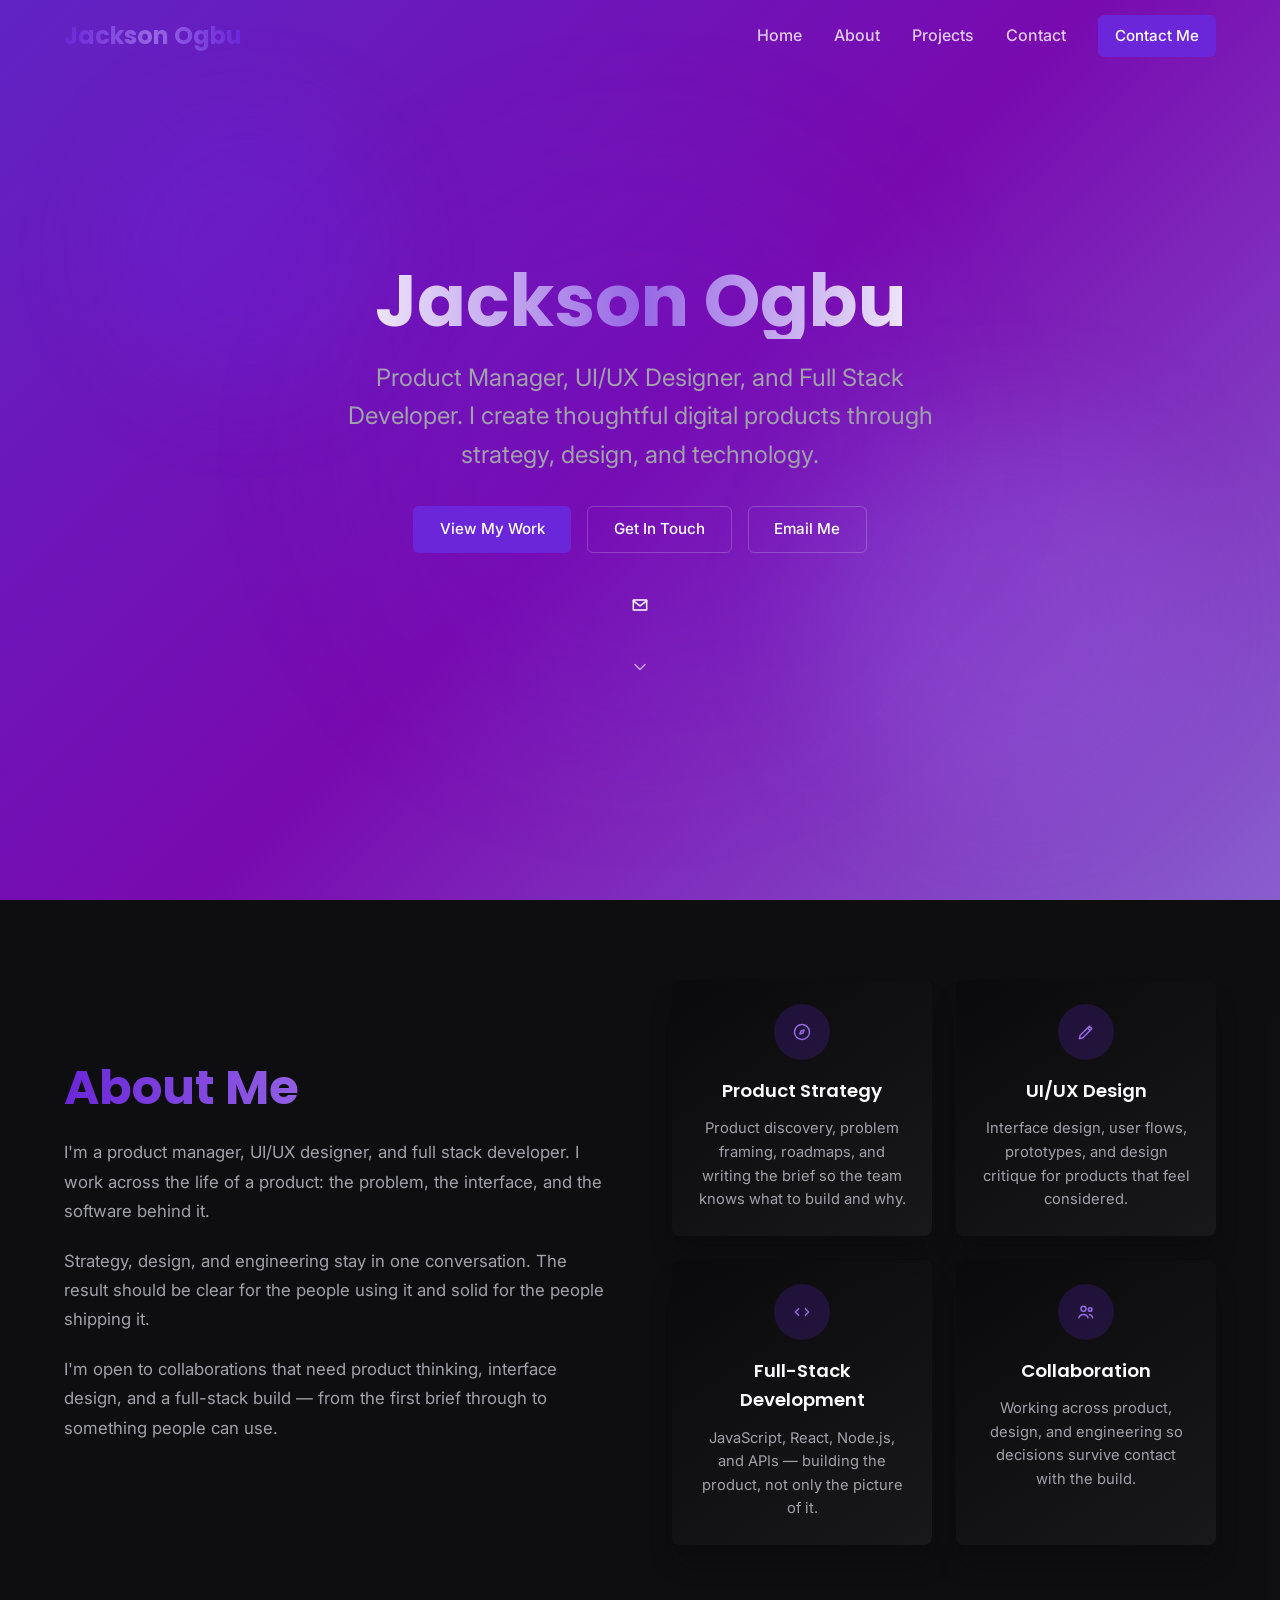
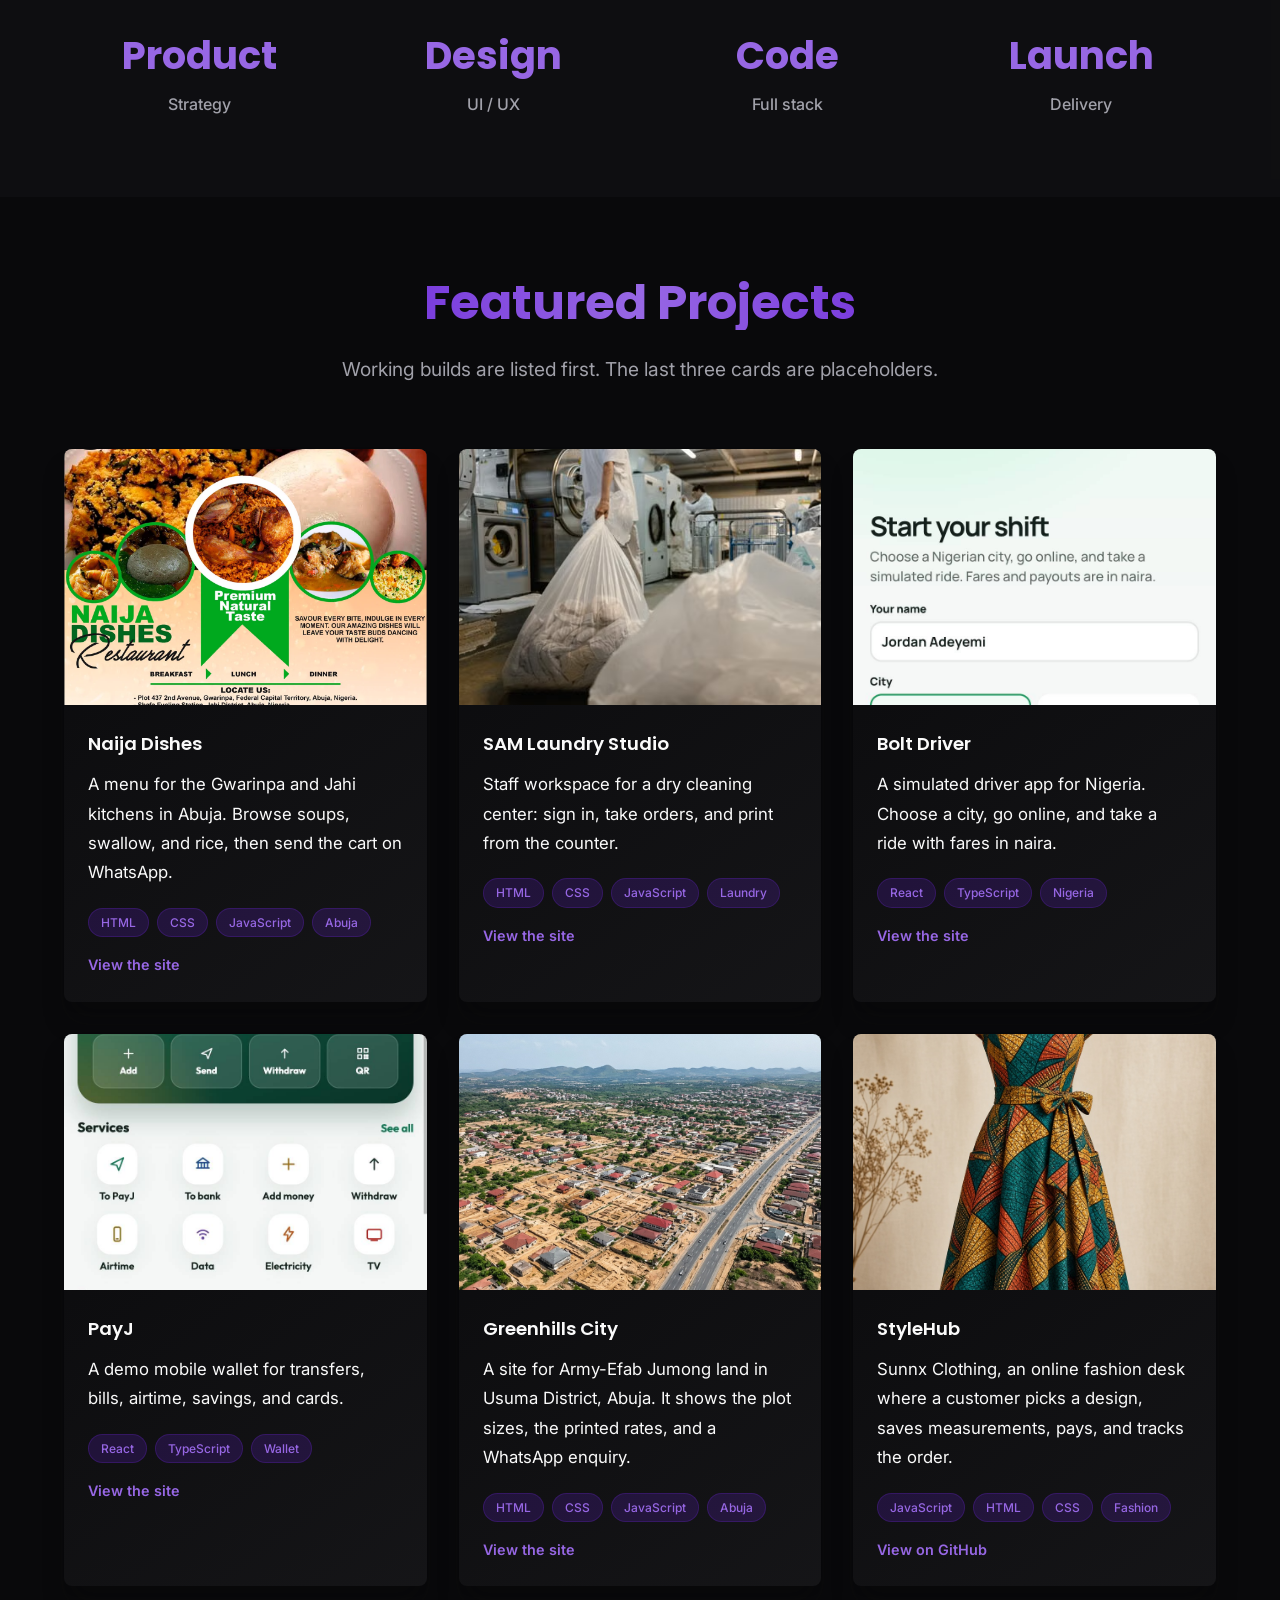
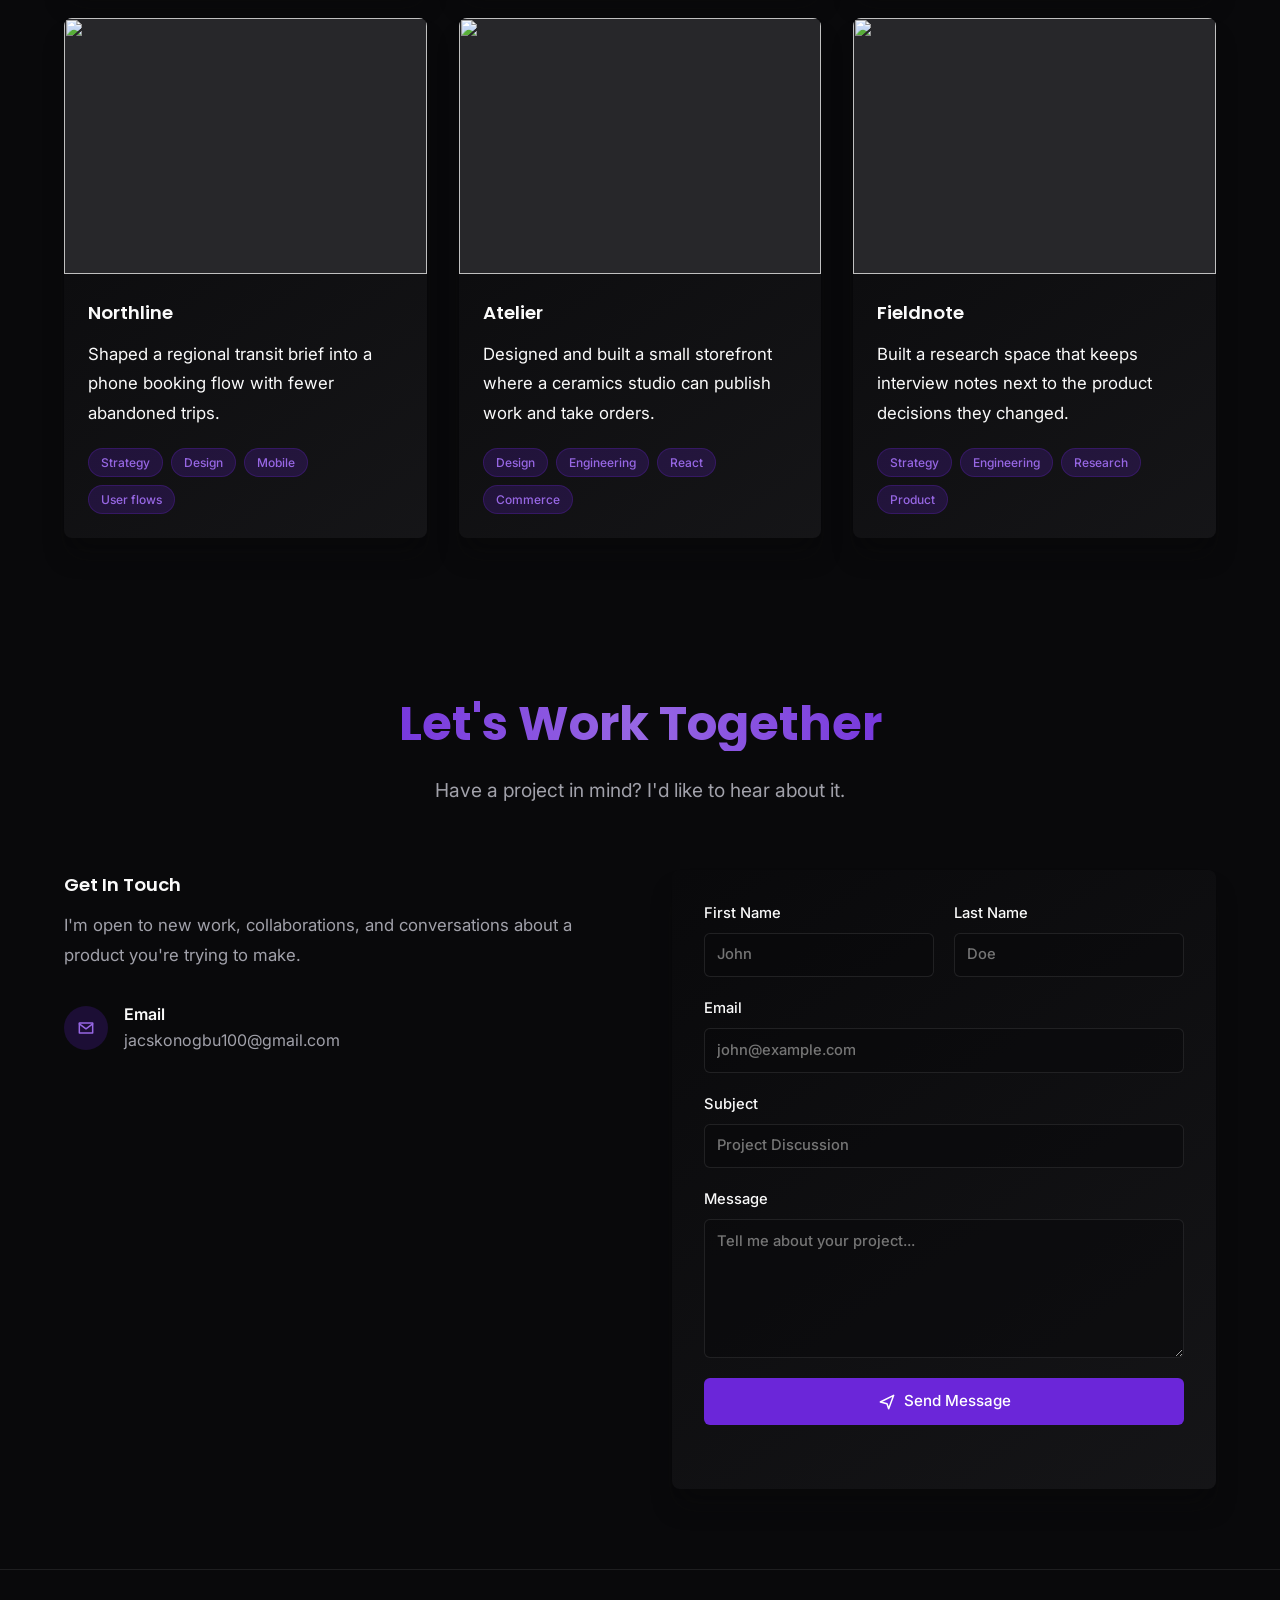
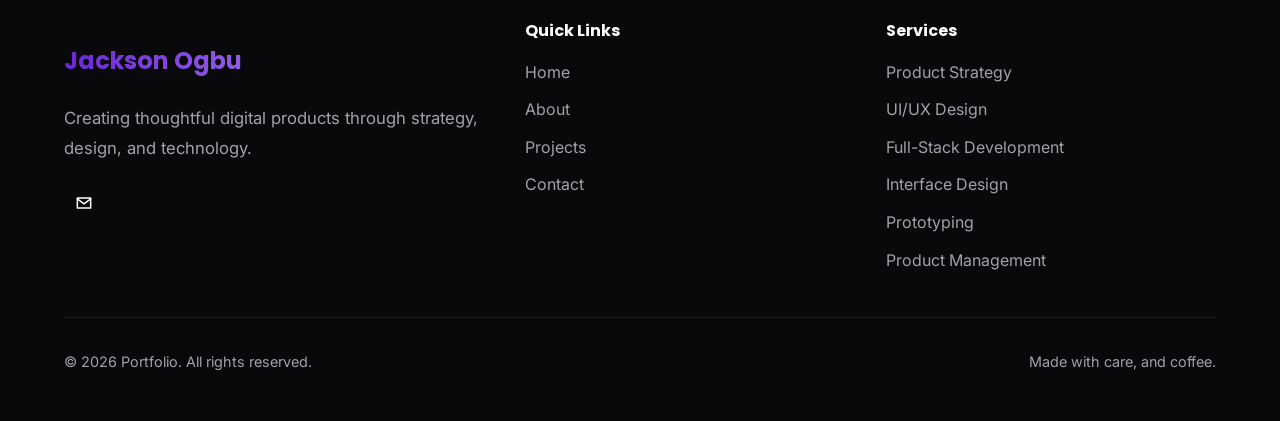
==== index.html @ a4bcf9ea "Publish the portfolio and the project sites it links to. Co-authored-by: Cursor <cursoragent@cursor." ====
<!DOCTYPE html>
<html lang="en">
  <head>
    <meta charset="UTF-8" />
    <meta name="viewport" content="width=device-width, initial-scale=1.0" />
    <title>Jackson Ogbu — Product, Design, and Engineering</title>
    <meta
      name="description"
      content="Jackson Ogbu is a product manager, UI/UX designer, and full stack developer creating thoughtful digital products through strategy, design, and technology."
    />
    <link rel="preconnect" href="https://fonts.googleapis.com" />
    <link rel="preconnect" href="https://fonts.gstatic.com" crossorigin />
    <link
      href="https://fonts.googleapis.com/css2?family=Inter:wght@400;500;600;700&family=Poppins:wght@500;600;700;800&display=swap"
      rel="stylesheet"
    />
    <link rel="stylesheet" href="styles.css?v=2" />
    <link
      rel="icon"
      href="data:image/svg+xml,%3Csvg xmlns='http://www.w3.org/2000/svg' viewBox='0 0 32 32'%3E%3Crect width='32' height='32' rx='8' fill='%236d28d9'/%3E%3Ctext x='16' y='22' text-anchor='middle' font-family='Arial' font-size='16' fill='white'%3EJ%3C/text%3E%3C/svg%3E"
    />
  </head>
  <body>
    <a class="skip" href="#about">Skip to content</a>
    <div id="app"></div>
    <script src="content.js?v=6"></script>
  </body>
</html>
---- styles.css ----
:root {
  --bg: hsl(240 10% 3.9%);
  --fg: hsl(0 0% 98%);
  --muted: hsl(240 5% 64.9%);
  --muted-bg: hsl(240 3.7% 15.9%);
  --primary: hsl(263 70% 50%);
  --primary-glow: hsl(263 70% 65%);
  --card: linear-gradient(145deg, hsl(240 10% 3.9% / 0.8), hsl(240 3.7% 15.9% / 0.4));
  --hero: linear-gradient(135deg, hsl(263 70% 50%), hsl(280 90% 40%), hsl(263 70% 65%));
  --shadow: 0 20px 25px -5px hsl(240 10% 3.9% / 0.4), 0 10px 10px -5px hsl(240 10% 3.9% / 0.04);
  --sans: Inter, system-ui, sans-serif;
  --display: Poppins, system-ui, sans-serif;
  --shell: 72rem;
}

* {
  box-sizing: border-box;
}

html {
  scroll-behavior: smooth;
}

body {
  margin: 0;
  background: var(--bg);
  color: var(--fg);
  font-family: var(--sans);
  font-size: 1rem;
  line-height: 1.6;
}

img {
  max-width: 100%;
  display: block;
}

a {
  color: inherit;
  text-decoration: none;
}

button,
input,
textarea {
  font: inherit;
  color: inherit;
}

::selection {
  background: var(--primary);
  color: white;
}

.skip {
  position: absolute;
  left: 1rem;
  top: 0.75rem;
  transform: translateY(-150%);
  background: white;
  color: black;
  padding: 0.4rem 0.7rem;
  z-index: 80;
}

.skip:focus {
  transform: none;
}

.shell {
  width: min(var(--shell), calc(100% - 3rem));
  margin: 0 auto;
}

section {
  scroll-margin-top: 5.5rem;
}

.nav {
  position: fixed;
  inset: 0 0 auto 0;
  z-index: 50;
  transition: background 0.3s ease, box-shadow 0.3s ease;
}

.nav.is-scrolled,
.nav.is-open {
  background: hsl(240 10% 3.9% / 0.96);
  backdrop-filter: blur(12px);
  box-shadow: 0 10px 30px hsl(240 10% 3.9% / 0.45);
}

.nav-bar {
  display: flex;
  align-items: center;
  justify-content: space-between;
  gap: 1.5rem;
  min-height: 4.5rem;
}

.brand {
  font-family: var(--display);
  font-size: 1.5rem;
  font-weight: 700;
  background: linear-gradient(90deg, var(--primary), var(--primary-glow), var(--primary));
  -webkit-background-clip: text;
  background-clip: text;
  color: transparent;
}

.nav-desktop {
  display: flex;
  align-items: center;
  gap: 2rem;
}

.nav-desktop a:not(.btn),
.mobile-menu a:not(.btn) {
  color: hsl(0 0% 98% / 0.8);
  font-weight: 500;
}

.nav-desktop a:not(.btn):hover,
.mobile-menu a:not(.btn):hover,
.footer a:hover,
.contact-detail a:hover {
  color: var(--primary-glow);
}

.menu-button {
  display: none;
  width: 2.5rem;
  height: 2.5rem;
  border: 0;
  border-radius: 0.5rem;
  background: transparent;
  color: var(--fg);
  padding: 0.35rem;
}

.menu-button svg,
.icon-button svg,
.skill-icon svg,
.scroll-cue svg,
.btn svg {
  width: 1.25rem;
  height: 1.25rem;
  fill: none;
  stroke: currentColor;
  stroke-width: 1.8;
  stroke-linecap: round;
  stroke-linejoin: round;
}

.mobile-menu {
  border-top: 1px solid hsl(240 3.7% 15.9% / 0.6);
  background: var(--bg);
}

.mobile-menu nav {
  display: flex;
  flex-direction: column;
  gap: 0.85rem;
  width: min(var(--shell), calc(100% - 3rem));
  margin: 0 auto;
  padding: 1rem 0 1.25rem;
}

.btn {
  display: inline-flex;
  align-items: center;
  justify-content: center;
  gap: 0.45rem;
  min-height: 2.5rem;
  padding: 0.5rem 1rem;
  border-radius: 0.375rem;
  border: 1px solid transparent;
  font-size: 0.95rem;
  font-weight: 500;
  cursor: pointer;
  transition: background 0.3s ease, box-shadow 0.3s ease, transform 0.3s ease, border-color 0.3s ease;
}

.btn-lg {
  min-height: 2.75rem;
  padding: 0.65rem 1.6rem;
}

.btn-primary {
  background: var(--primary);
  color: white;
}

.btn-primary:hover {
  background: hsl(263 70% 46%);
  box-shadow: 0 0 40px hsl(263 70% 65% / 0.45);
}

.btn-outline {
  background: transparent;
  color: white;
  border-color: hsl(0 0% 100% / 0.2);
}

.btn-outline:hover {
  background: hsl(0 0% 100% / 0.1);
}

.icon-button {
  display: inline-flex;
  align-items: center;
  justify-content: center;
  width: 2.5rem;
  height: 2.5rem;
  border-radius: 0.5rem;
  color: white;
}

.icon-button:hover {
  color: var(--primary-glow);
  background: hsl(0 0% 100% / 0.1);
}

a:focus-visible,
button:focus-visible,
input:focus-visible,
textarea:focus-visible {
  outline: 2px solid var(--primary-glow);
  outline-offset: 3px;
}

.hero {
  position: relative;
  min-height: 100vh;
  display: flex;
  align-items: center;
  justify-content: center;
  overflow: hidden;
  padding: 7rem 1.5rem 4rem;
}

.hero-gradient,
.hero-photo,
.orb {
  position: absolute;
  inset: 0;
  pointer-events: none;
}

.hero-gradient {
  background: var(--hero);
  opacity: 0.9;
}

.hero-photo {
  background: url("https://images.pexels.com/photos/276452/pexels-photo-276452.jpeg") center / cover no-repeat;
  opacity: 0.2;
}

.orb {
  inset: auto;
  border-radius: 999px;
  filter: blur(40px);
}

.orb-a {
  top: 12%;
  left: 8%;
  width: 18rem;
  height: 18rem;
  background: hsl(263 70% 50% / 0.28);
  animation: float 3s ease-in-out infinite;
}

.orb-b {
  right: 6%;
  bottom: 10%;
  width: 24rem;
  height: 24rem;
  background: hsl(263 70% 65% / 0.28);
  filter: blur(56px);
  animation: float 3s ease-in-out infinite;
  animation-delay: -1s;
}

.orb-c {
  top: 50%;
  left: 50%;
  width: 36rem;
  height: 36rem;
  transform: translate(-50%, -50%);
  background: hsl(263 70% 50% / 0.12);
  filter: blur(70px);
}

.hero-content {
  position: relative;
  z-index: 1;
  text-align: center;
  max-width: 52rem;
}

h1,
.section-title,
.skill-card h3,
.project-body h3,
.contact h3,
.footer h3,
.focus-value {
  font-family: var(--display);
  font-weight: 700;
}

h1 {
  margin: 0 0 1.25rem;
  font-size: clamp(3rem, 7vw, 4.5rem);
  line-height: 1.05;
  background: linear-gradient(90deg, white, var(--primary-glow), white);
  -webkit-background-clip: text;
  background-clip: text;
  color: transparent;
}

.lede,
.section-intro p,
.about-copy,
.contact-lead,
.footer-line {
  color: var(--muted);
}

.lede {
  margin: 0 auto 2rem;
  max-width: 40rem;
  font-size: clamp(1.15rem, 2vw, 1.5rem);
  line-height: 1.6;
}

.hero-actions {
  display: flex;
  flex-wrap: wrap;
  justify-content: center;
  gap: 1rem;
  margin-bottom: 2rem;
}

.socials {
  display: flex;
  justify-content: center;
  margin-bottom: 2rem;
}

.scroll-cue {
  display: inline-flex;
  color: hsl(0 0% 100% / 0.6);
  animation: bounce 1.4s ease-in-out infinite;
}

.about {
  padding: 5rem 0;
  background: hsl(240 3.7% 15.9% / 0.2);
}

.about-grid,
.contact-grid {
  display: grid;
  grid-template-columns: 1fr 1fr;
  gap: 4rem;
  align-items: center;
}

.section-title {
  margin: 0 0 1.5rem;
  font-size: clamp(2.25rem, 4vw, 3rem);
  line-height: 1.1;
  background: linear-gradient(90deg, var(--primary), var(--primary-glow), var(--primary));
  -webkit-background-clip: text;
  background-clip: text;
  color: transparent;
}

.about-copy p,
.contact-lead,
.footer-line,
.project-body p {
  margin: 0 0 1.25rem;
  font-size: 1.05rem;
  line-height: 1.75;
}

.skill-grid {
  display: grid;
  grid-template-columns: 1fr 1fr;
  gap: 1.5rem;
}

.skill-card,
.project-card,
.contact-card {
  background: var(--card);
  border-radius: 0.5rem;
  box-shadow: var(--shadow);
}

.skill-card {
  padding: 1.5rem;
  text-align: center;
  transition: transform 0.4s ease;
}

.skill-card:hover {
  transform: scale(1.04);
}

.skill-icon {
  width: 3.5rem;
  height: 3.5rem;
  margin: 0 auto 1rem;
  display: flex;
  align-items: center;
  justify-content: center;
  border-radius: 999px;
  background: hsl(263 70% 50% / 0.2);
  color: var(--primary-glow);
}

.skill-card h3,
.project-body h3,
.contact h3 {
  margin: 0 0 0.75rem;
  font-size: 1.15rem;
  font-weight: 600;
}

.skill-card p {
  margin: 0;
  color: var(--muted);
  font-size: 0.92rem;
  line-height: 1.6;
}

.focus-grid {
  display: grid;
  grid-template-columns: repeat(4, 1fr);
  gap: 1.5rem;
  margin-top: 5rem;
  text-align: center;
}

.focus-value {
  margin: 0;
  font-size: clamp(1.8rem, 3vw, 2.4rem);
  color: var(--primary-glow);
}

.focus-label {
  margin: 0.35rem 0 0;
  color: var(--muted);
  font-weight: 500;
}

.projects,
.contact {
  padding: 5rem 0;
}

.section-intro {
  text-align: center;
  max-width: 42rem;
  margin: 0 auto 4rem;
}

.section-intro p {
  margin: 0;
  font-size: 1.2rem;
}

.project-grid {
  display: grid;
  grid-template-columns: repeat(3, 1fr);
  gap: 2rem;
}

.project-card {
  overflow: hidden;
}

.project-media {
  height: 16rem;
  overflow: hidden;
  background: var(--muted-bg);
}

.project-media img {
  width: 100%;
  height: 100%;
  object-fit: cover;
  transition: transform 0.5s ease;
}

.project-card:hover img {
  transform: scale(1.08);
}

.project-body {
  padding: 1.5rem;
}

.tags {
  display: flex;
  flex-wrap: wrap;
  gap: 0.5rem;
  margin: 0;
  padding: 0;
  list-style: none;
}

.tags li {
  padding: 0.25rem 0.75rem;
  border-radius: 999px;
  border: 1px solid hsl(263 70% 50% / 0.25);
  background: hsl(263 70% 50% / 0.2);
  color: var(--primary-glow);
  font-size: 0.75rem;
  font-weight: 500;
}

.project-link {
  display: inline-block;
  margin-top: 1rem;
  color: var(--primary-glow);
  font-size: 0.9rem;
  font-weight: 600;
}

.project-link:hover {
  color: white;
}

.contact-grid {
  align-items: start;
}

.contact-lead {
  margin-bottom: 2rem;
}

.contact-detail {
  display: flex;
  align-items: center;
  gap: 1rem;
}

.contact-detail .skill-icon {
  margin: 0;
  width: 2.75rem;
  height: 2.75rem;
  flex: none;
}

.detail-label {
  margin: 0;
  font-weight: 600;
}

.contact-detail a {
  color: var(--muted);
}

.contact-card {
  padding: 2rem;
}

.contact-card label {
  display: block;
  margin-bottom: 1.25rem;
  font-size: 0.92rem;
  font-weight: 500;
}

.name-row {
  display: grid;
  grid-template-columns: 1fr 1fr;
  gap: 1.25rem;
}

input,
textarea {
  display: block;
  width: 100%;
  margin-top: 0.45rem;
  padding: 0.6rem 0.75rem;
  border-radius: 0.375rem;
  border: 1px solid hsl(240 3.7% 15.9% / 0.8);
  background: hsl(240 10% 3.9% / 0.5);
}

textarea {
  resize: vertical;
  min-height: 8rem;
}

.contact-card .btn {
  width: 100%;
}

.form-note {
  min-height: 1.25rem;
  margin: 0.75rem 0 0;
  color: var(--primary-glow);
  font-size: 0.9rem;
}

.footer {
  padding: 3rem 0;
  border-top: 1px solid hsl(240 3.7% 15.9% / 0.7);
}

.footer-grid {
  display: grid;
  grid-template-columns: 1.3fr 1fr 1fr;
  gap: 2rem;
}

.footer h3 {
  margin: 0 0 1rem;
  font-size: 1rem;
}

.footer ul {
  list-style: none;
  margin: 0;
  padding: 0;
}

.footer li {
  margin: 0 0 0.75rem;
  color: var(--muted);
}

.footer-line {
  margin: 1rem 0 1.25rem;
}

.footer-bar {
  display: flex;
  justify-content: space-between;
  gap: 1rem;
  margin-top: 2rem;
  padding-top: 2rem;
  border-top: 1px solid hsl(240 3.7% 15.9% / 0.7);
  color: var(--muted);
  font-size: 0.9rem;
}

.footer-bar p {
  margin: 0;
}

@keyframes float {
  0%,
  100% {
    transform: translateY(0);
  }
  50% {
    transform: translateY(-10px);
  }
}

@keyframes bounce {
  0%,
  100% {
    transform: translateY(0);
  }
  50% {
    transform: translateY(6px);
  }
}

@media (max-width: 980px) {
  .about-grid,
  .contact-grid,
  .project-grid,
  .footer-grid {
    grid-template-columns: 1fr;
  }

  .project-grid {
    grid-template-columns: 1fr 1fr;
  }
}

@media (max-width: 760px) {
  .nav-desktop {
    display: none;
  }

  .menu-button {
    display: inline-flex;
    align-items: center;
    justify-content: center;
  }

  .skill-grid,
  .focus-grid,
  .project-grid,
  .name-row,
  .footer-bar {
    grid-template-columns: 1fr;
    flex-direction: column;
  }

  .hero-actions {
    flex-direction: column;
    align-items: stretch;
  }

  .orb-a,
  .orb-b {
    display: none;
  }
}

@media (prefers-reduced-motion: reduce) {
  html {
    scroll-behavior: auto;
  }

  .orb-a,
  .orb-b,
  .scroll-cue,
  .skill-card,
  .project-media img {
    animation: none;
    transition: none;
  }
}
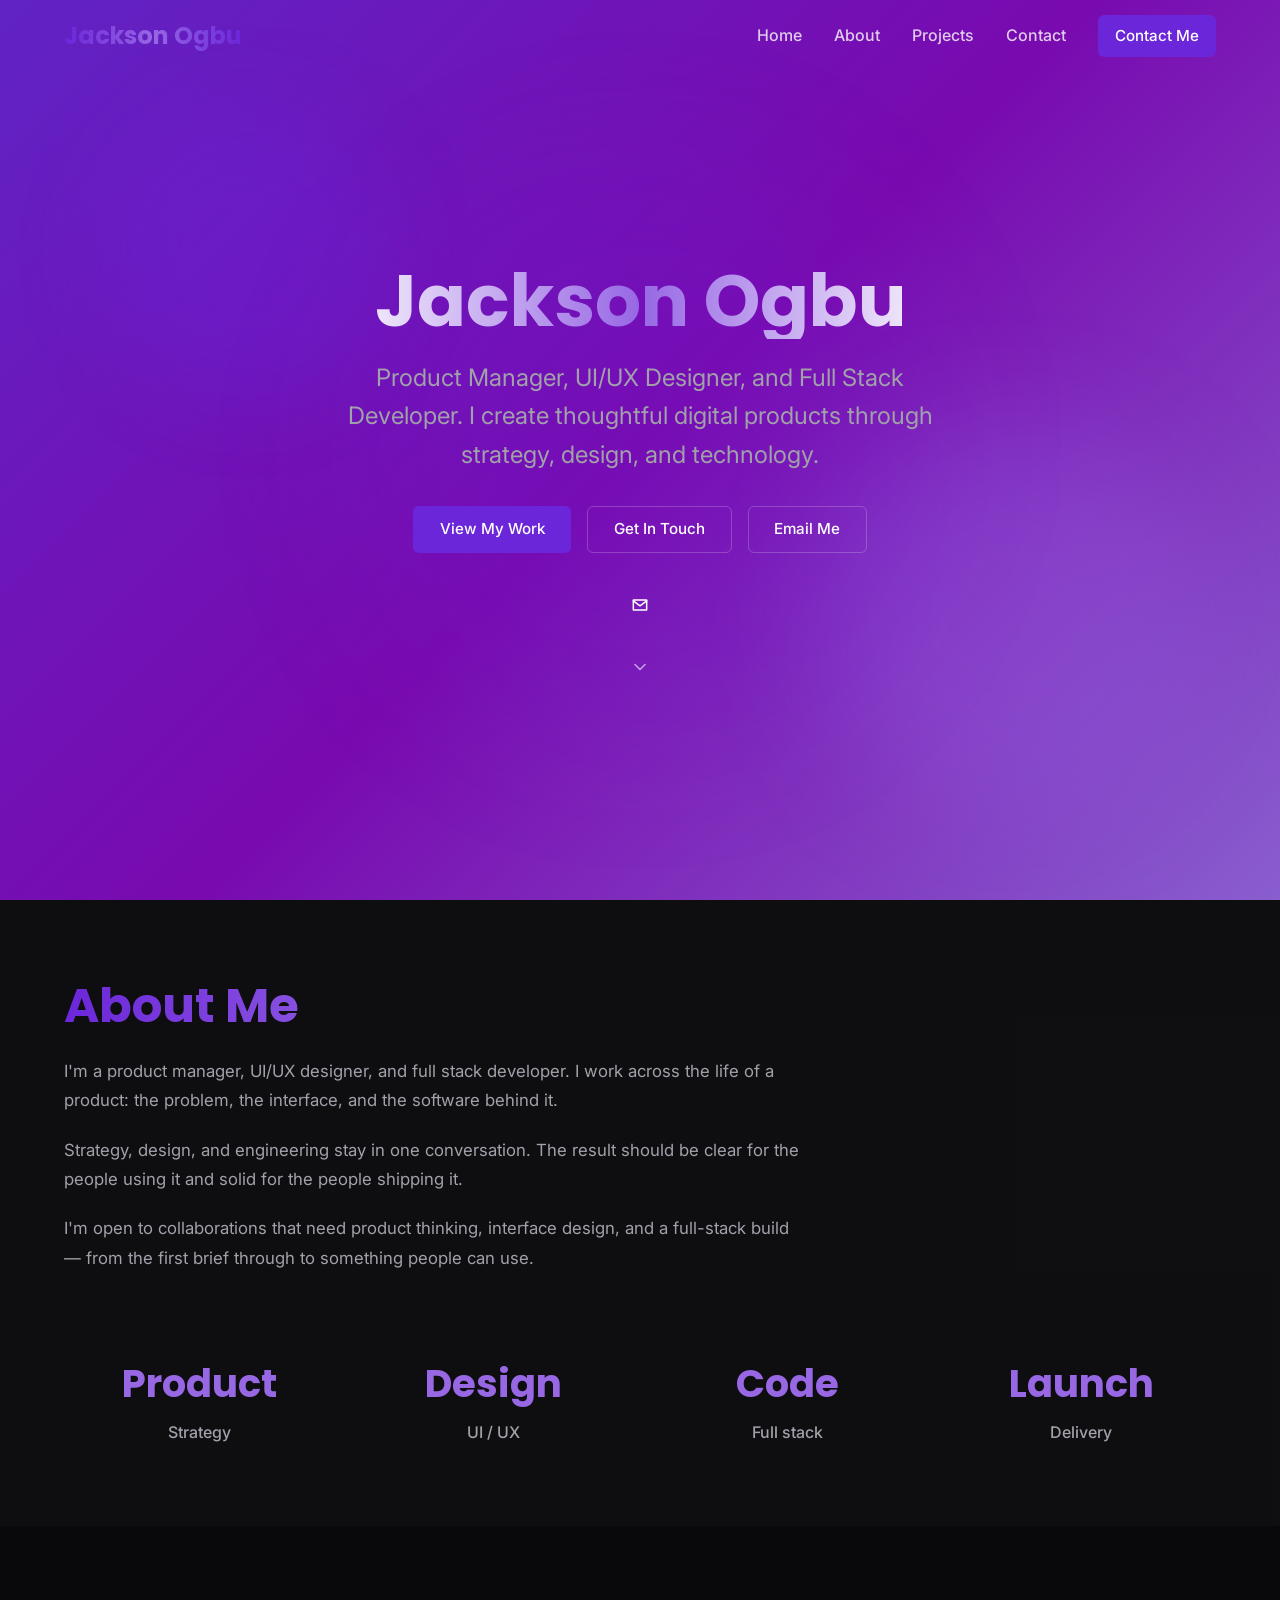
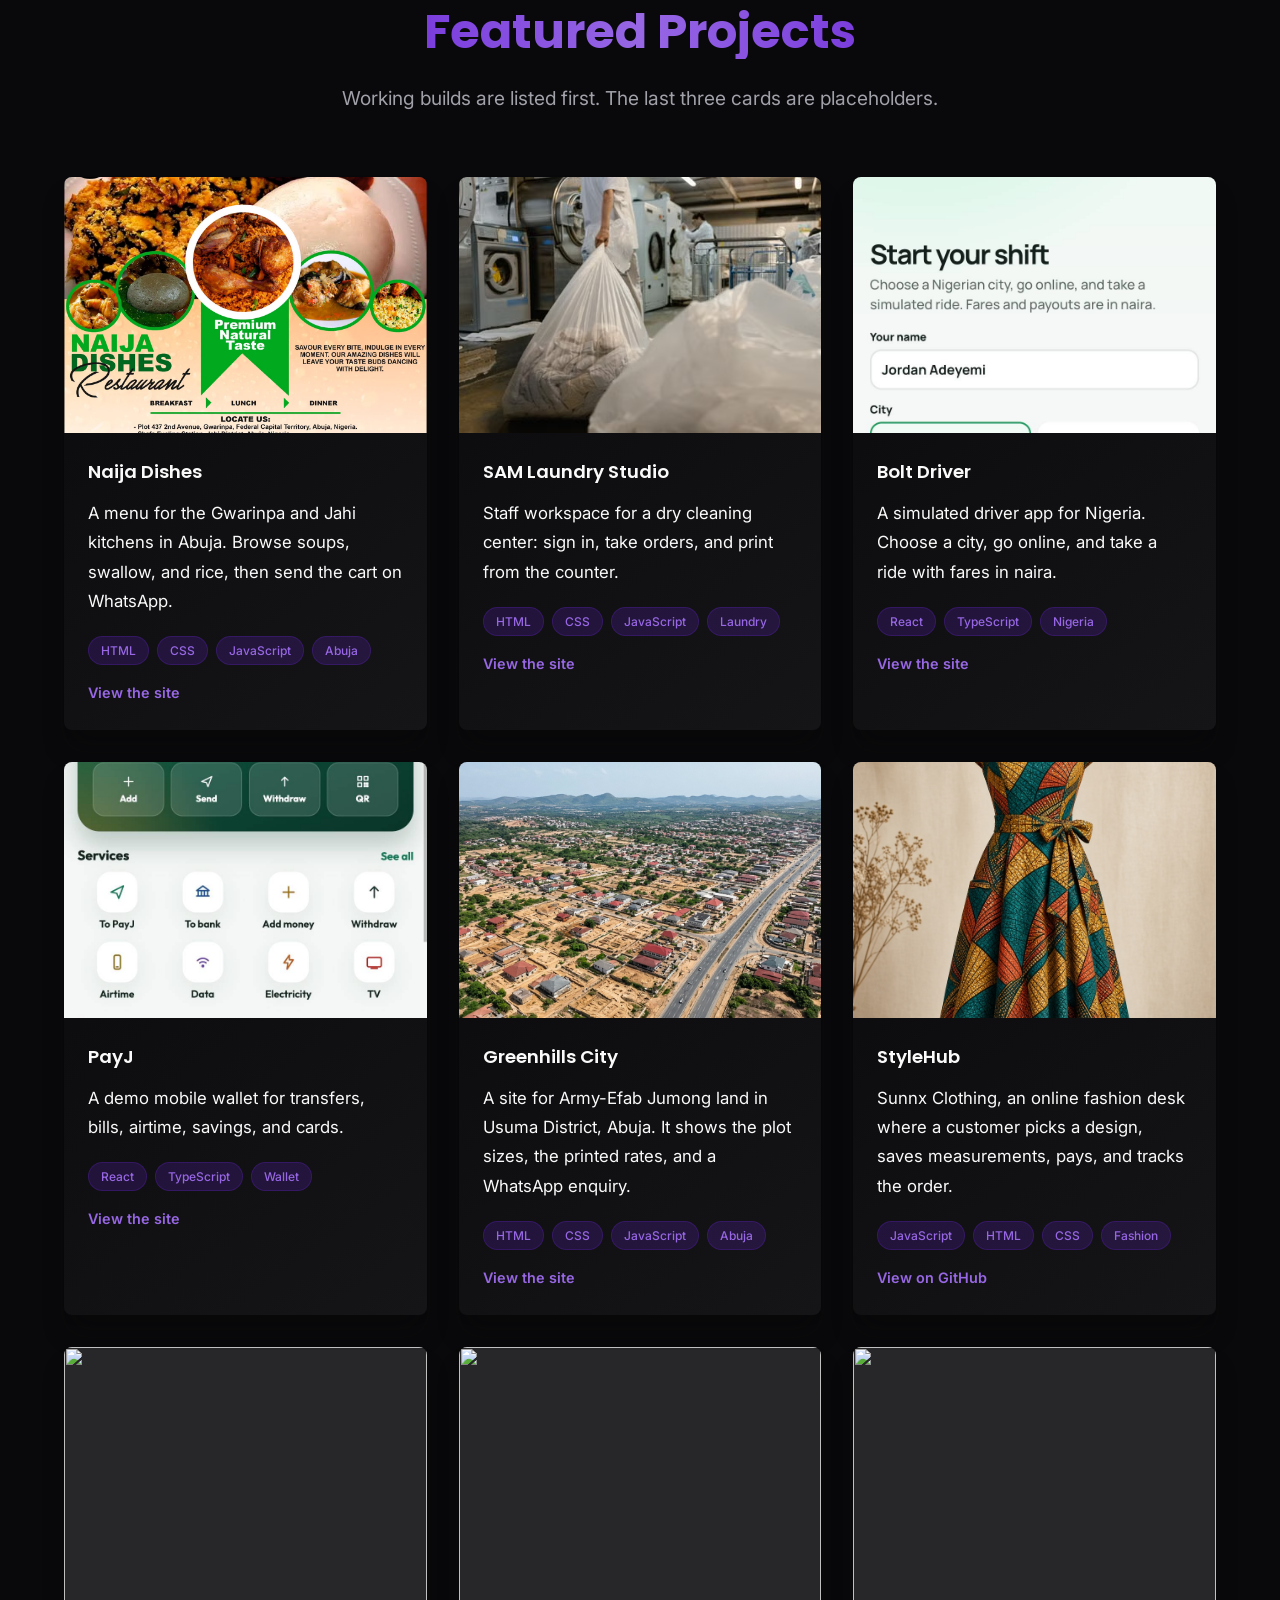
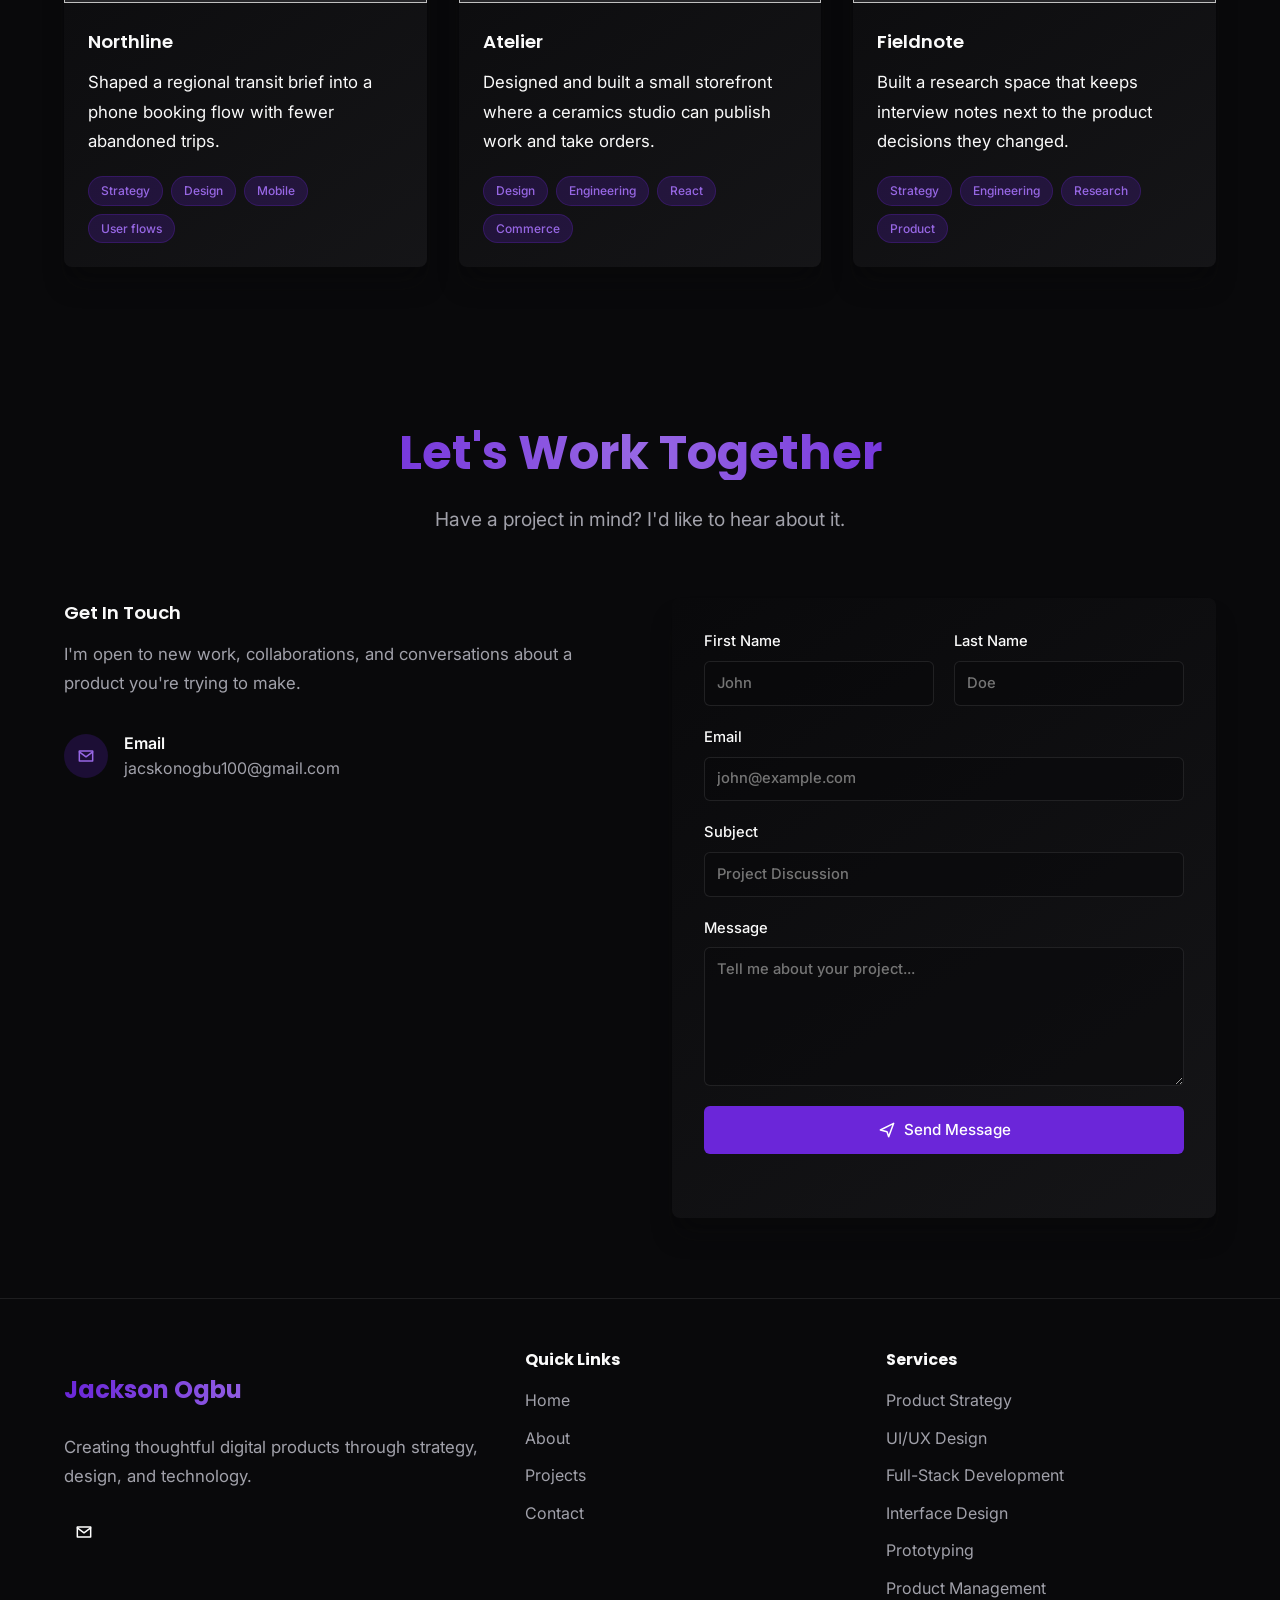
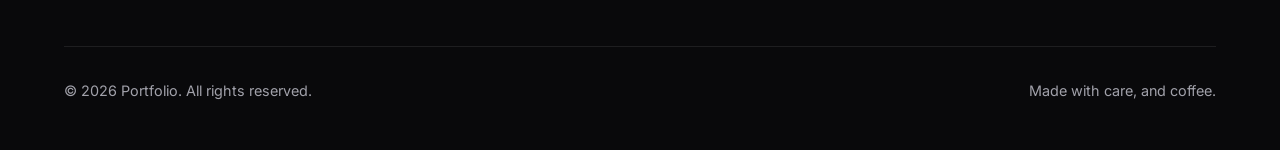
==== commit c2b38c6b: "Remove the About skill cards so the section is just the bio. Co-authored-by: Cursor <cursoragent@cur" ====
--- a/index.html
+++ b/index.html
@@ -14,7 +14,7 @@
       href="https://fonts.googleapis.com/css2?family=Inter:wght@400;500;600;700&family=Poppins:wght@500;600;700;800&display=swap"
       rel="stylesheet"
     />
-    <link rel="stylesheet" href="styles.css?v=2" />
+    <link rel="stylesheet" href="styles.css?v=3" />
     <link
       rel="icon"
       href="data:image/svg+xml,%3Csvg xmlns='http://www.w3.org/2000/svg' viewBox='0 0 32 32'%3E%3Crect width='32' height='32' rx='8' fill='%236d28d9'/%3E%3Ctext x='16' y='22' text-anchor='middle' font-family='Arial' font-size='16' fill='white'%3EJ%3C/text%3E%3C/svg%3E"
@@ -23,6 +23,6 @@
   <body>
     <a class="skip" href="#about">Skip to content</a>
     <div id="app"></div>
-    <script src="content.js?v=6"></script>
+    <script src="content.js?v=8"></script>
   </body>
 </html>
--- a/styles.css
+++ b/styles.css
@@ -302,7 +302,6 @@
 
 h1,
 .section-title,
-.skill-card h3,
 .project-body h3,
 .contact h3,
 .footer h3,
@@ -361,7 +360,10 @@
   background: hsl(240 3.7% 15.9% / 0.2);
 }
 
-.about-grid,
+.about-copy-wrap {
+  max-width: 46rem;
+}
+
 .contact-grid {
   display: grid;
   grid-template-columns: 1fr 1fr;
@@ -388,13 +390,6 @@
   line-height: 1.75;
 }
 
-.skill-grid {
-  display: grid;
-  grid-template-columns: 1fr 1fr;
-  gap: 1.5rem;
-}
-
-.skill-card,
 .project-card,
 .contact-card {
   background: var(--card);
@@ -402,16 +397,6 @@
   box-shadow: var(--shadow);
 }
 
-.skill-card {
-  padding: 1.5rem;
-  text-align: center;
-  transition: transform 0.4s ease;
-}
-
-.skill-card:hover {
-  transform: scale(1.04);
-}
-
 .skill-icon {
   width: 3.5rem;
   height: 3.5rem;
@@ -424,19 +409,11 @@
   color: var(--primary-glow);
 }
 
-.skill-card h3,
 .project-body h3,
 .contact h3 {
   margin: 0 0 0.75rem;
   font-size: 1.15rem;
   font-weight: 600;
-}
-
-.skill-card p {
-  margin: 0;
-  color: var(--muted);
-  font-size: 0.92rem;
-  line-height: 1.6;
 }
 
 .focus-grid {
@@ -678,7 +655,6 @@
 }
 
 @media (max-width: 980px) {
-  .about-grid,
   .contact-grid,
   .project-grid,
   .footer-grid {
@@ -701,7 +677,6 @@
     justify-content: center;
   }
 
-  .skill-grid,
   .focus-grid,
   .project-grid,
   .name-row,
@@ -729,7 +704,6 @@
   .orb-a,
   .orb-b,
   .scroll-cue,
-  .skill-card,
   .project-media img {
     animation: none;
     transition: none;
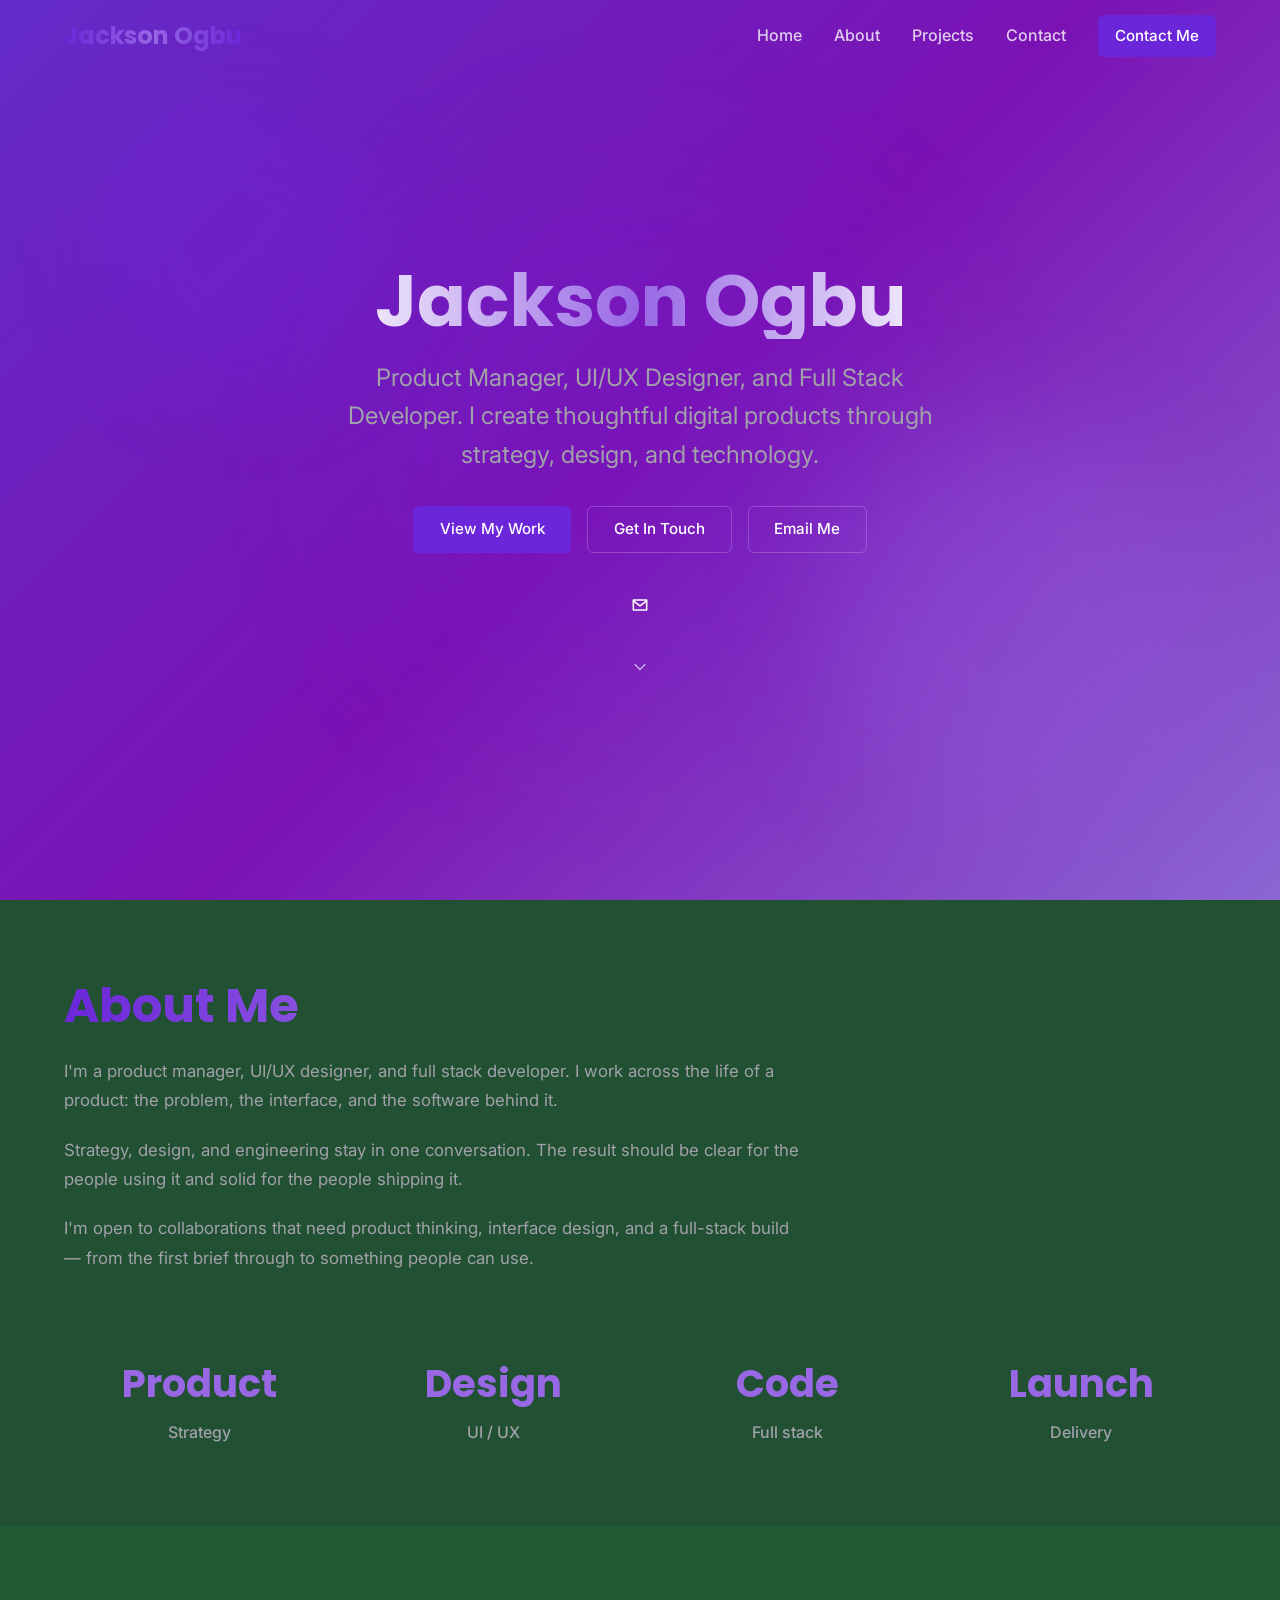
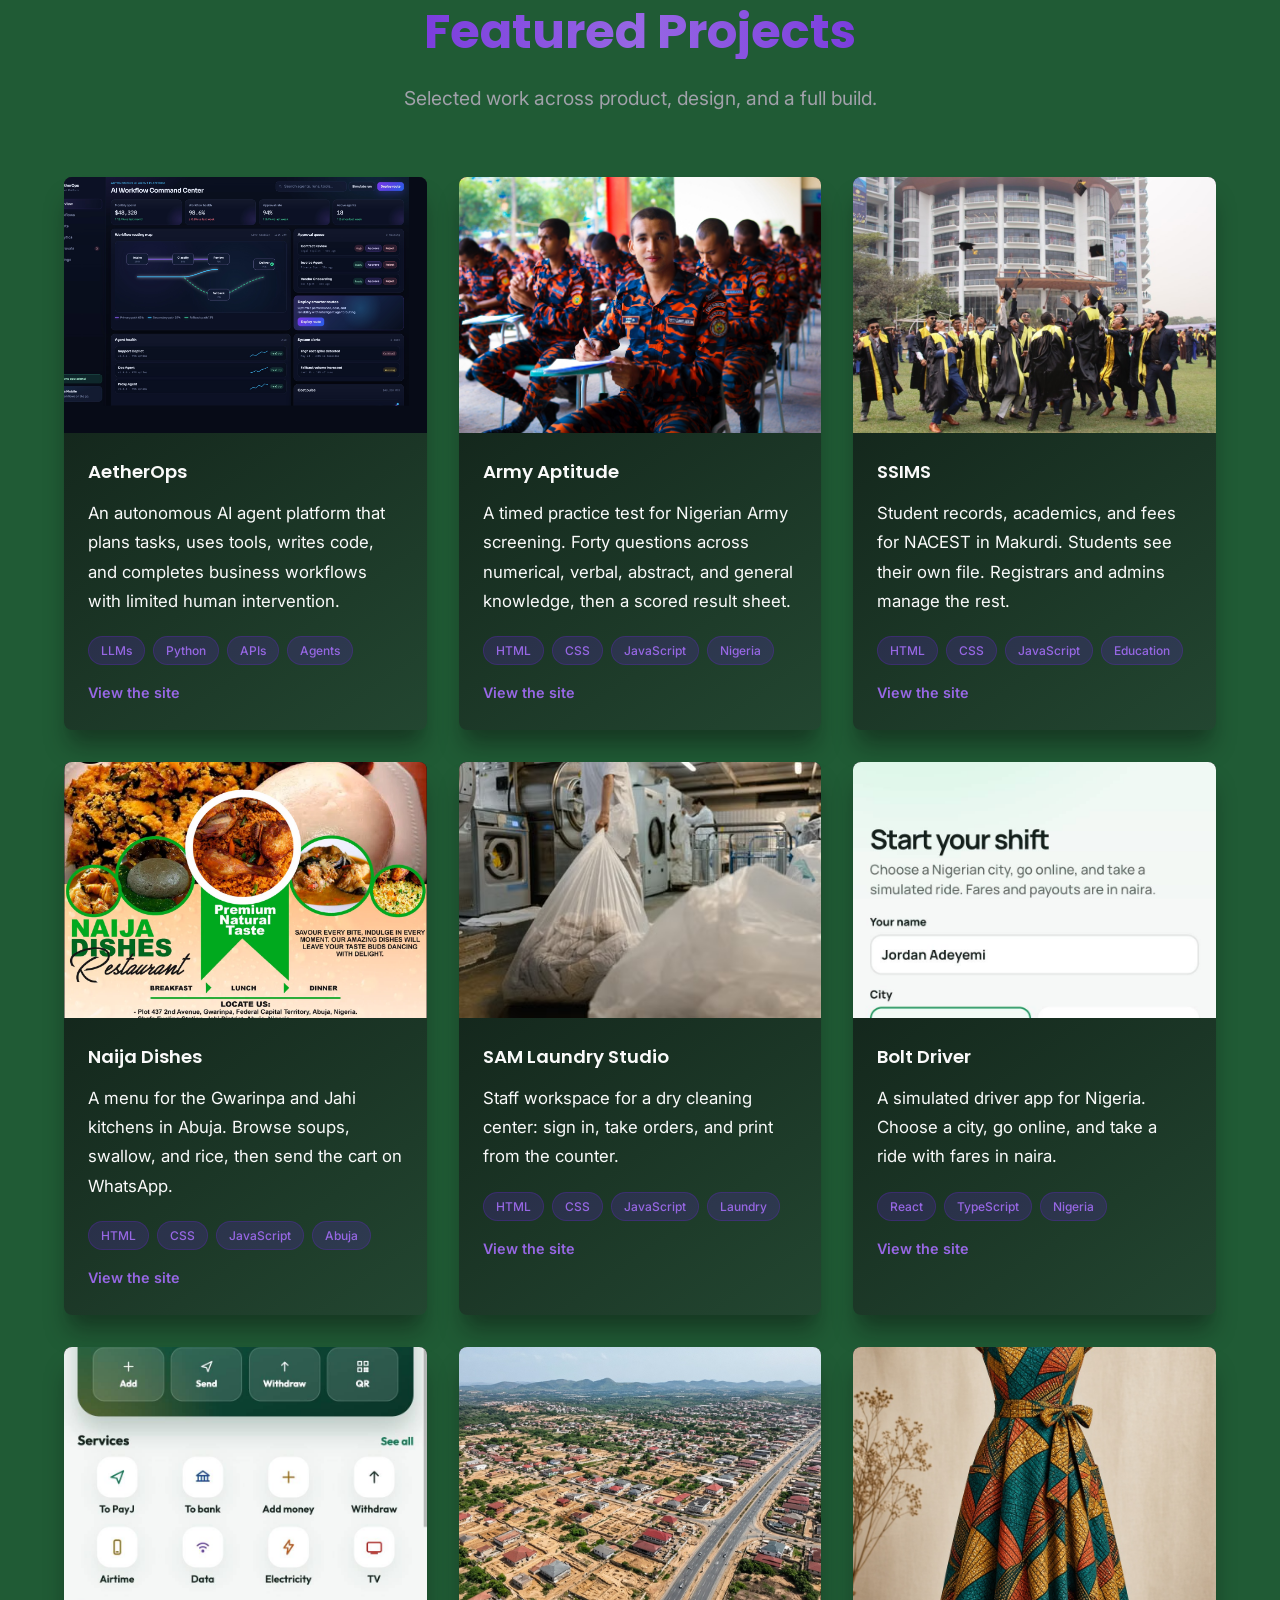
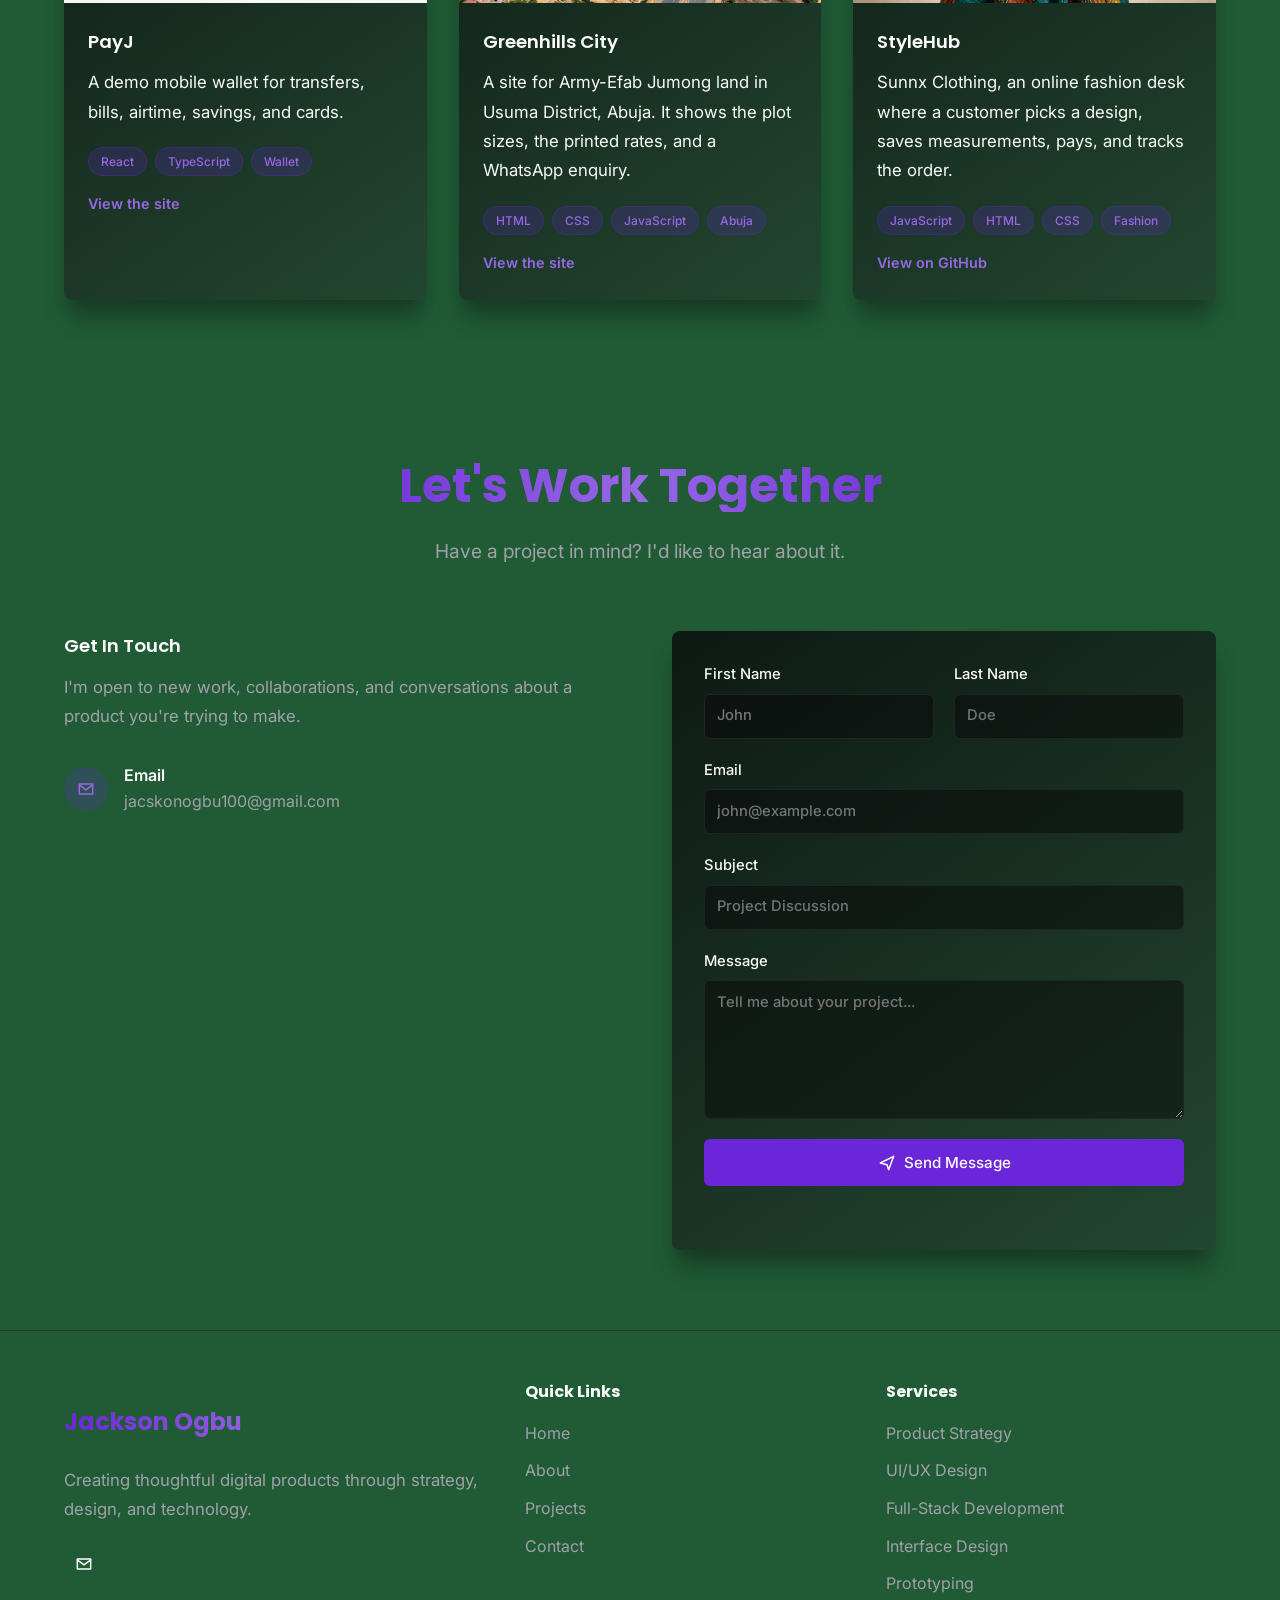
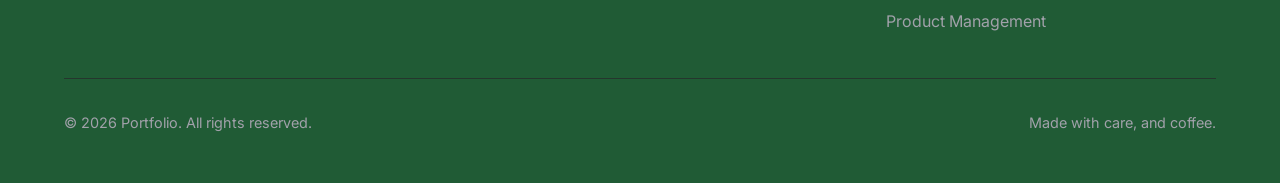
==== commit b6133f46: "Add AetherOps, Army Aptitude, and SSIMS project demos to the portfolio. Co-authored-by: Cursor <curs" ====
--- a/index.html
+++ b/index.html
@@ -14,7 +14,7 @@
       href="https://fonts.googleapis.com/css2?family=Inter:wght@400;500;600;700&family=Poppins:wght@500;600;700;800&display=swap"
       rel="stylesheet"
     />
-    <link rel="stylesheet" href="styles.css?v=3" />
+    <link rel="stylesheet" href="styles.css?v=4" />
     <link
       rel="icon"
       href="data:image/svg+xml,%3Csvg xmlns='http://www.w3.org/2000/svg' viewBox='0 0 32 32'%3E%3Crect width='32' height='32' rx='8' fill='%236d28d9'/%3E%3Ctext x='16' y='22' text-anchor='middle' font-family='Arial' font-size='16' fill='white'%3EJ%3C/text%3E%3C/svg%3E"
@@ -23,6 +23,6 @@
   <body>
     <a class="skip" href="#about">Skip to content</a>
     <div id="app"></div>
-    <script src="content.js?v=8"></script>
+    <script src="content.js?v=14"></script>
   </body>
 </html>
--- a/styles.css
+++ b/styles.css
@@ -1,5 +1,5 @@
 :root {
-  --bg: hsl(240 10% 3.9%);
+  --bg: hsl(142 48% 24%);
   --fg: hsl(0 0% 98%);
   --muted: hsl(240 5% 64.9%);
   --muted-bg: hsl(240 3.7% 15.9%);
@@ -85,7 +85,7 @@
 
 .nav.is-scrolled,
 .nav.is-open {
-  background: hsl(240 10% 3.9% / 0.96);
+  background: hsl(142 48% 24% / 0.96);
   backdrop-filter: blur(12px);
   box-shadow: 0 10px 30px hsl(240 10% 3.9% / 0.45);
 }
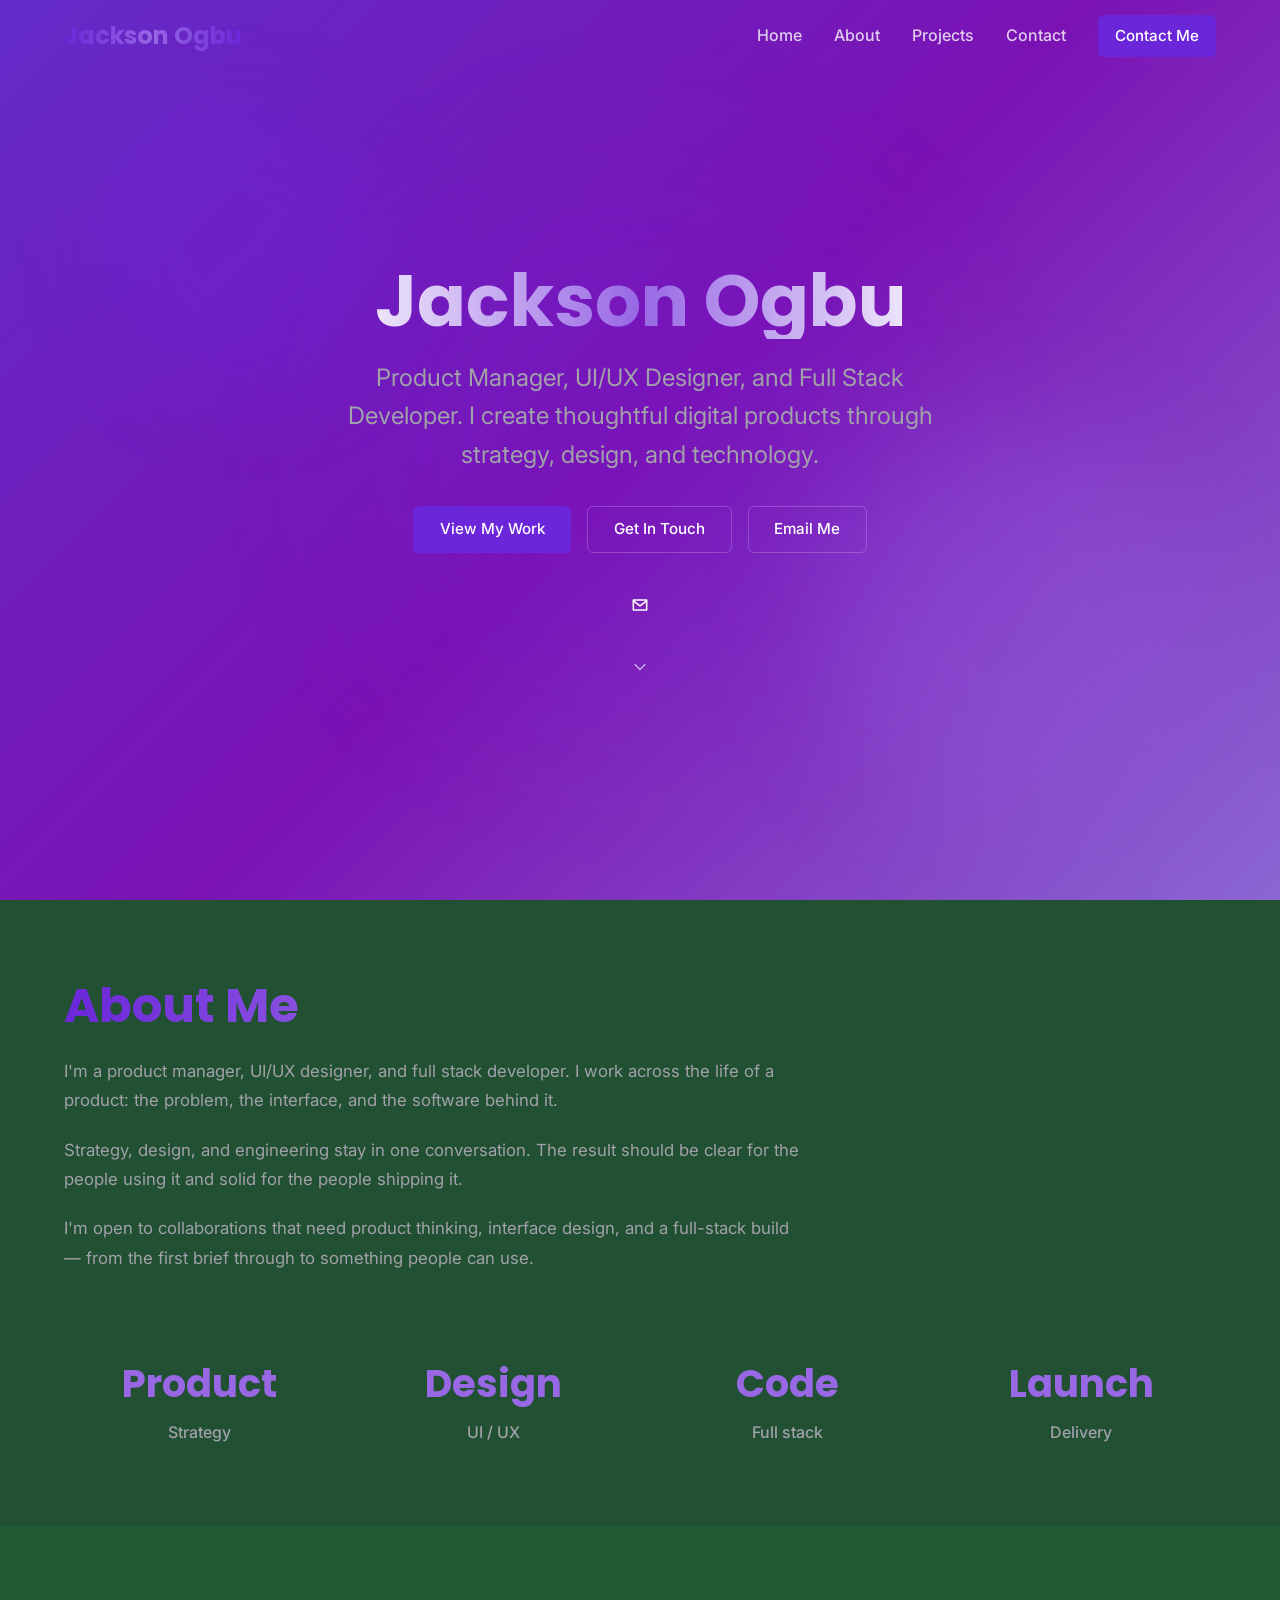
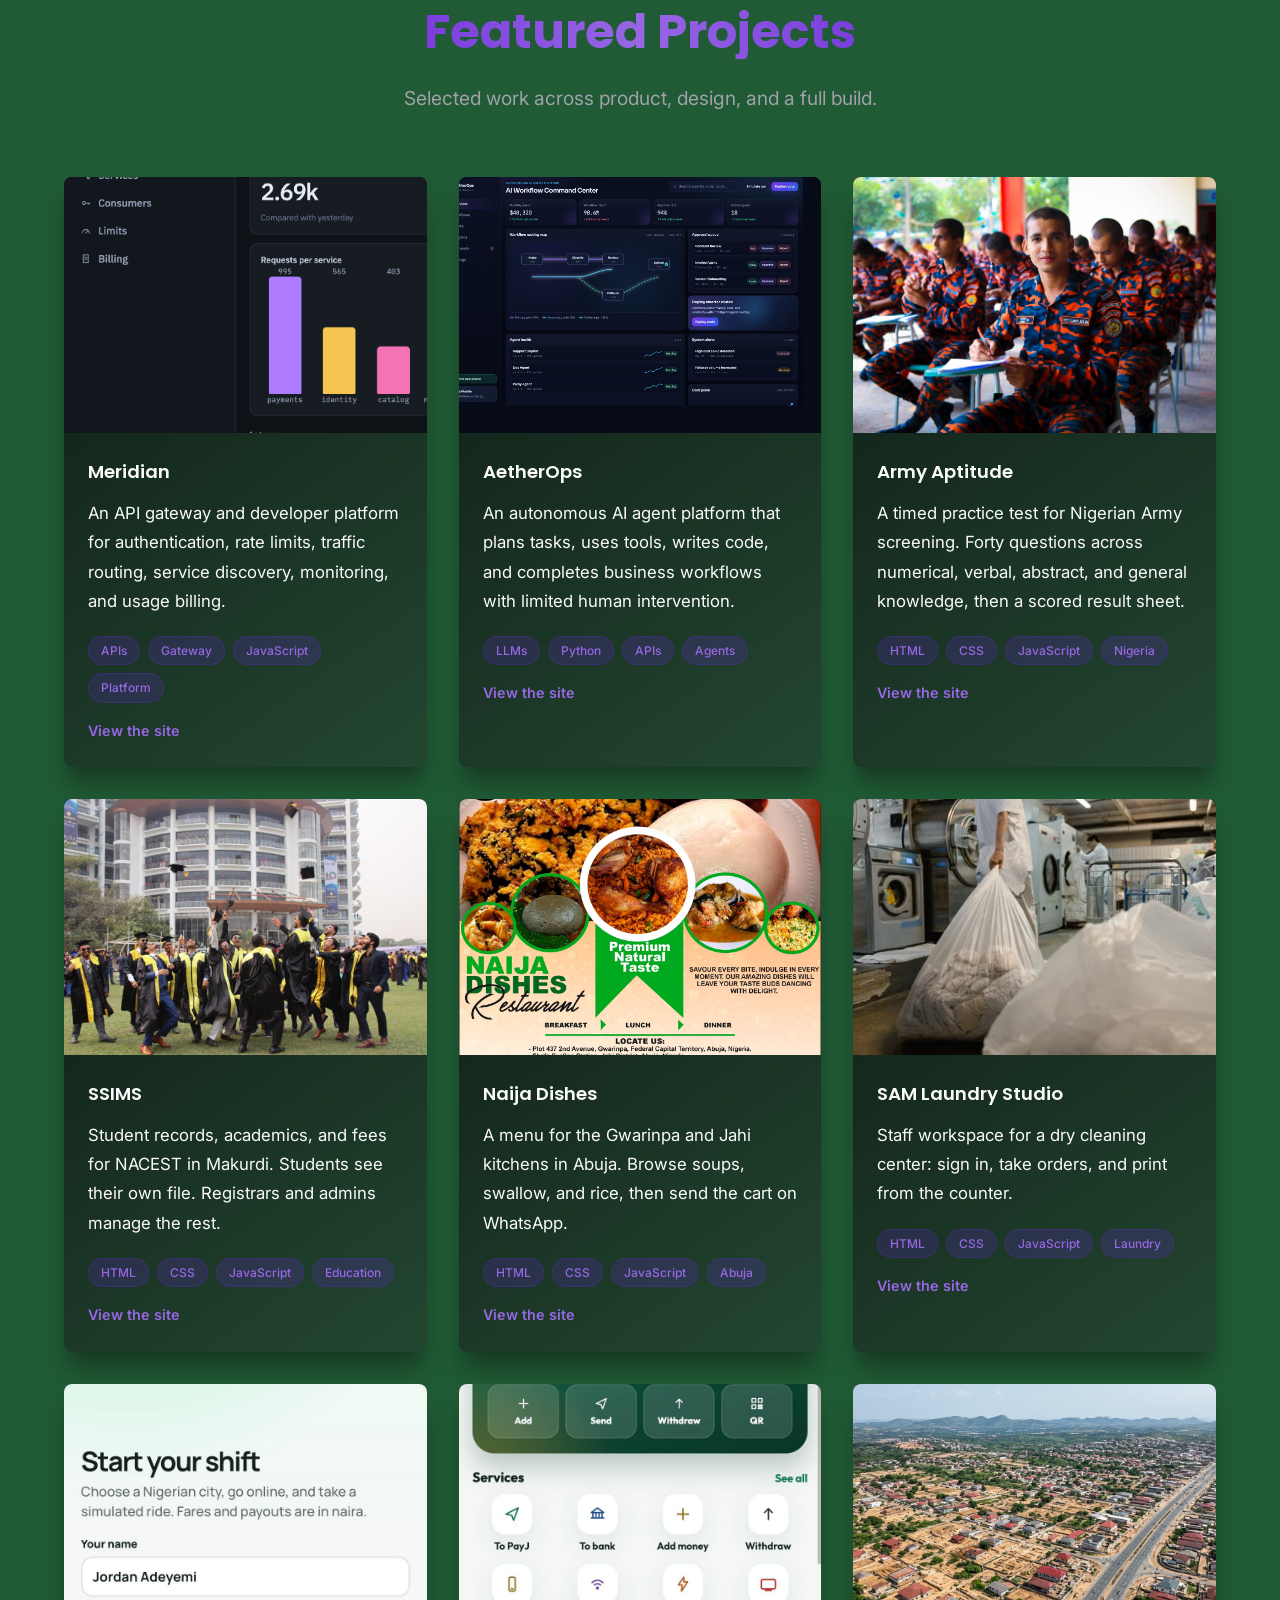
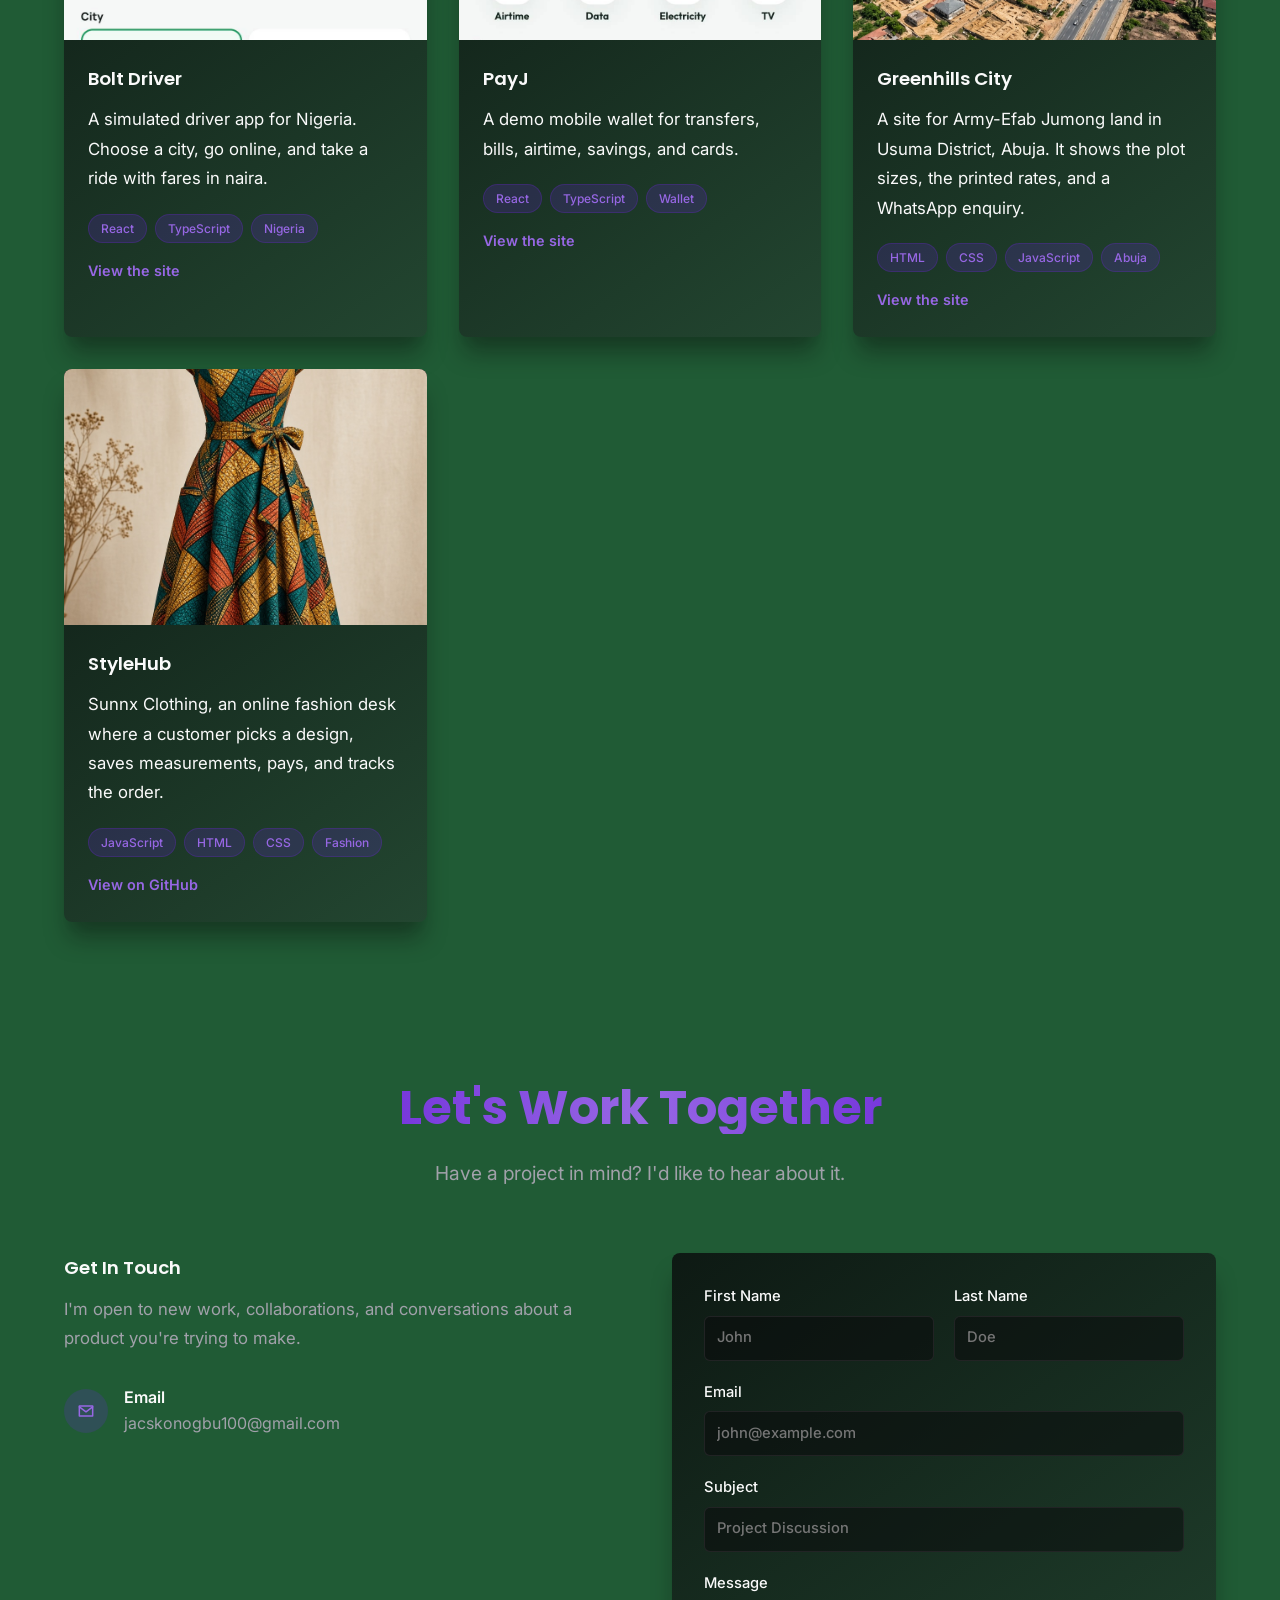
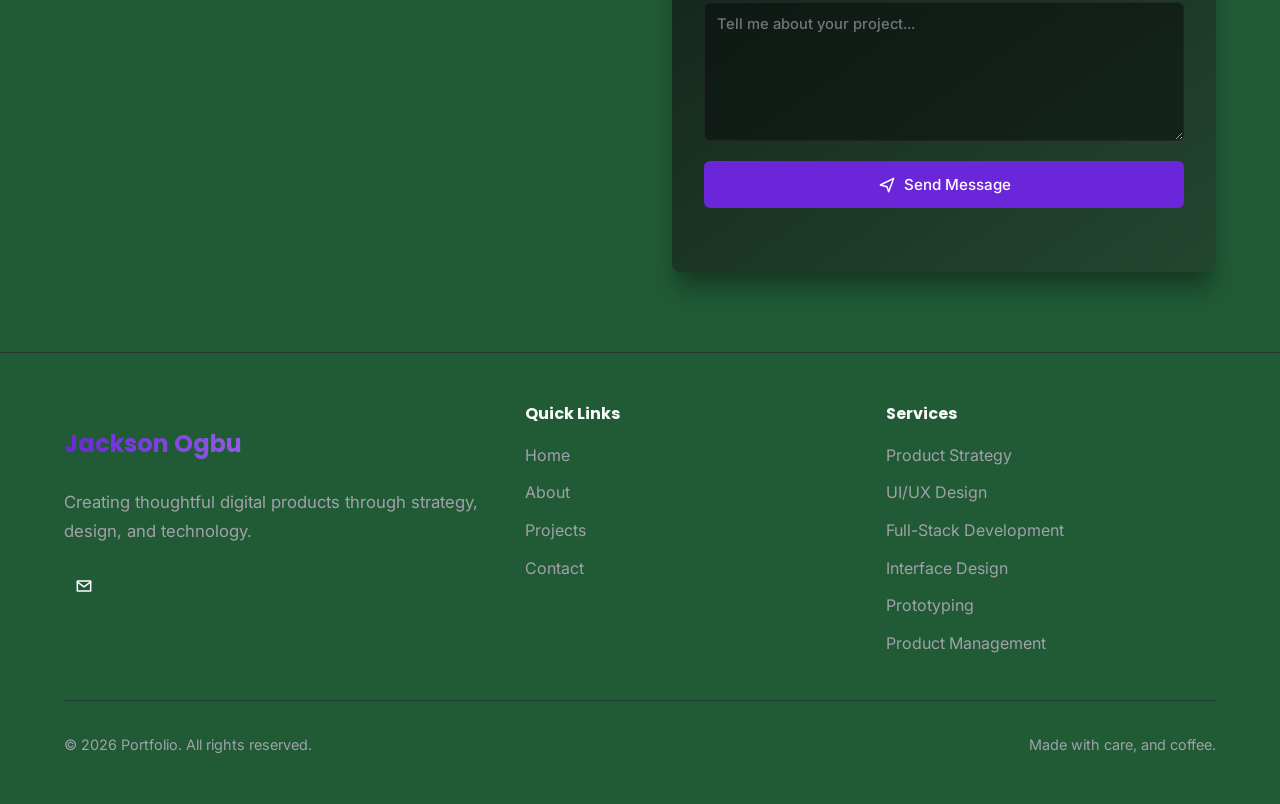
==== commit 62672b56: "Add Meridian API gateway and developer platform demo. Co-authored-by: Cursor <cursoragent@cursor.com" ====
--- a/index.html
+++ b/index.html
@@ -23,6 +23,6 @@
   <body>
     <a class="skip" href="#about">Skip to content</a>
     <div id="app"></div>
-    <script src="content.js?v=14"></script>
+    <script src="content.js?v=15"></script>
   </body>
 </html>
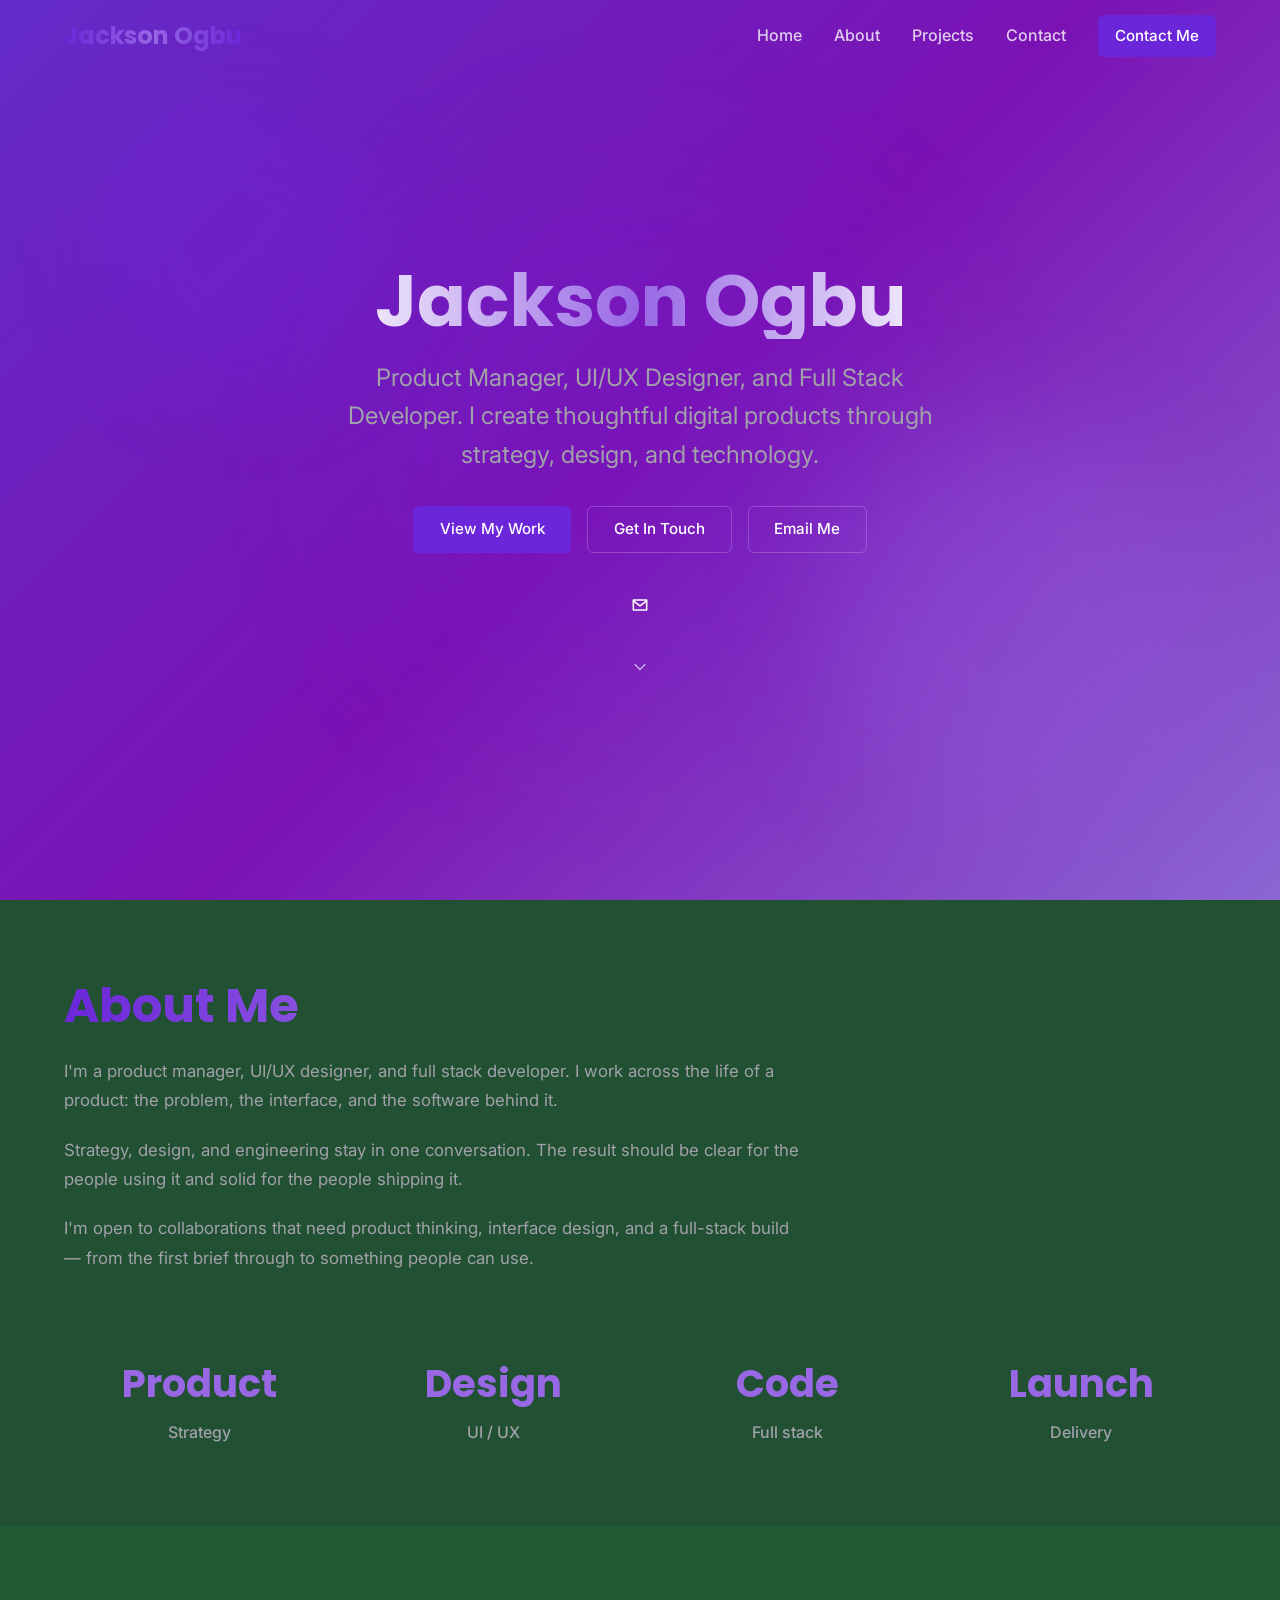
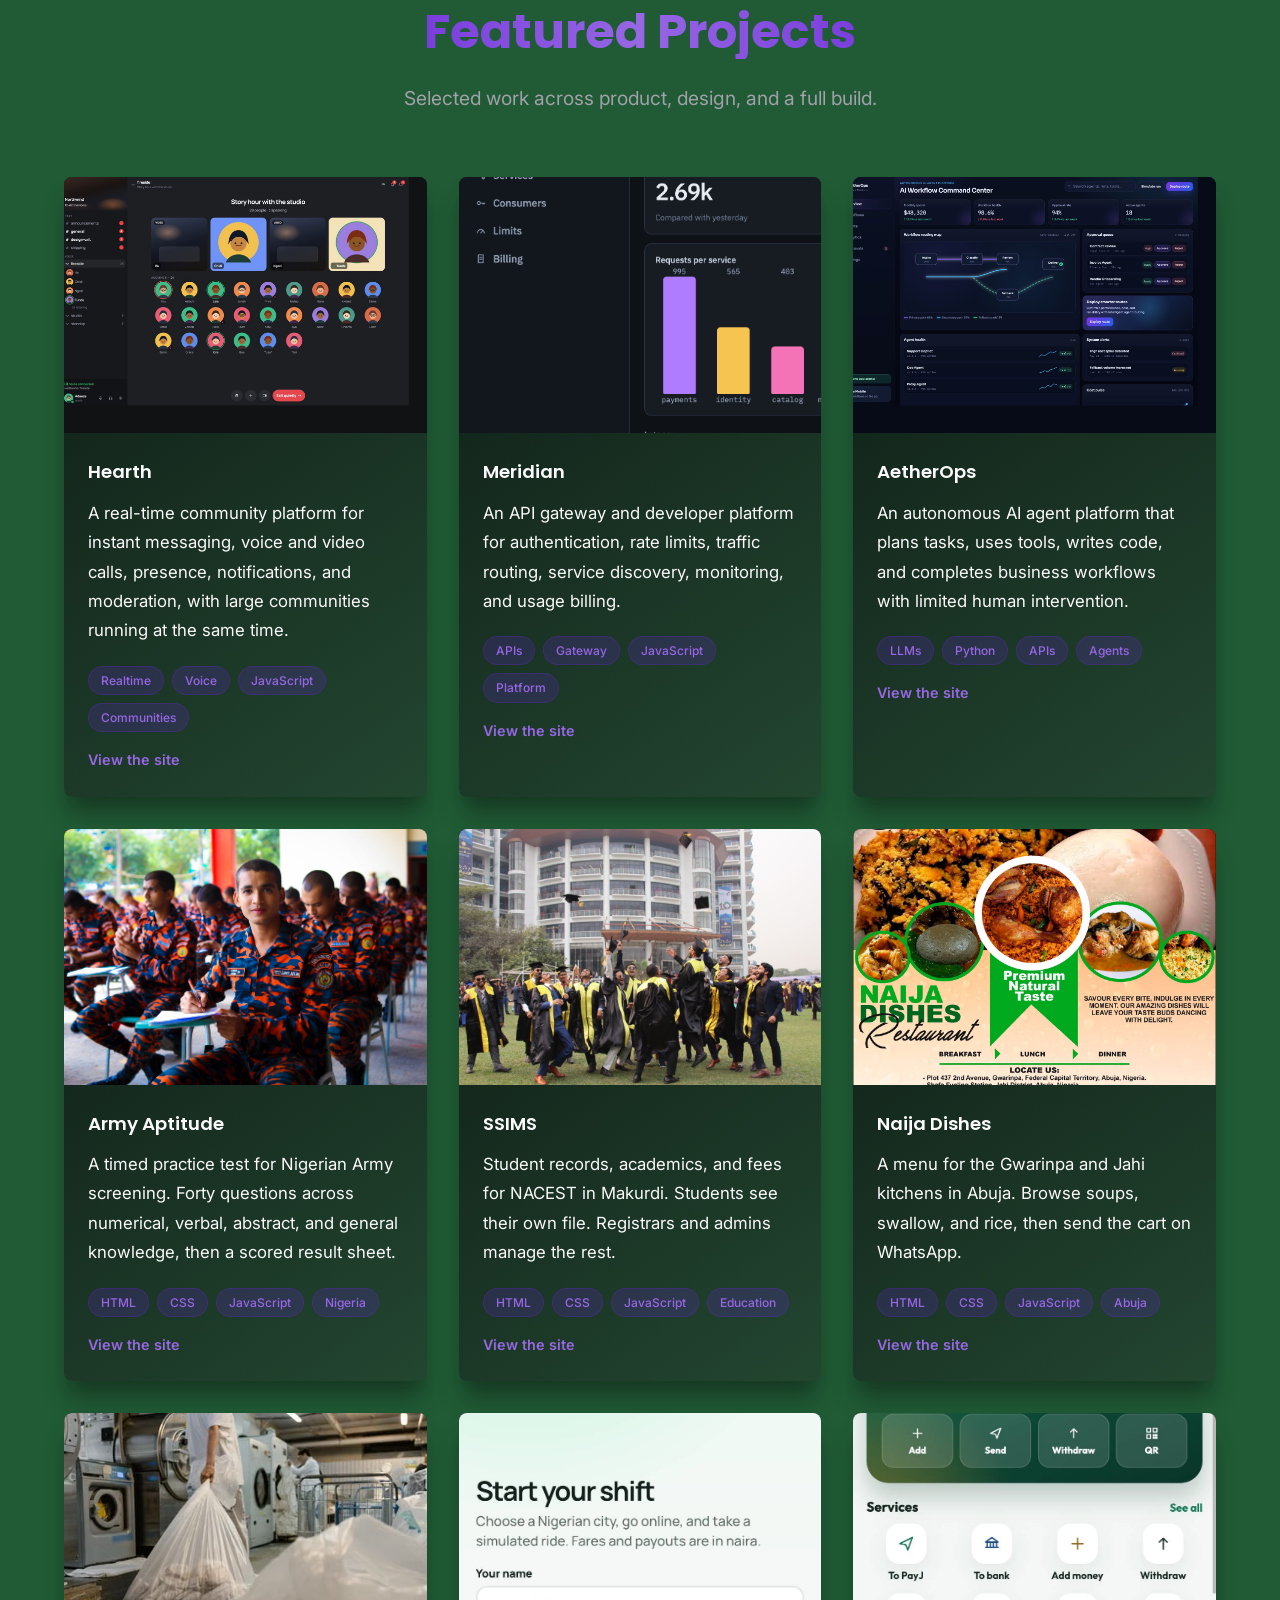
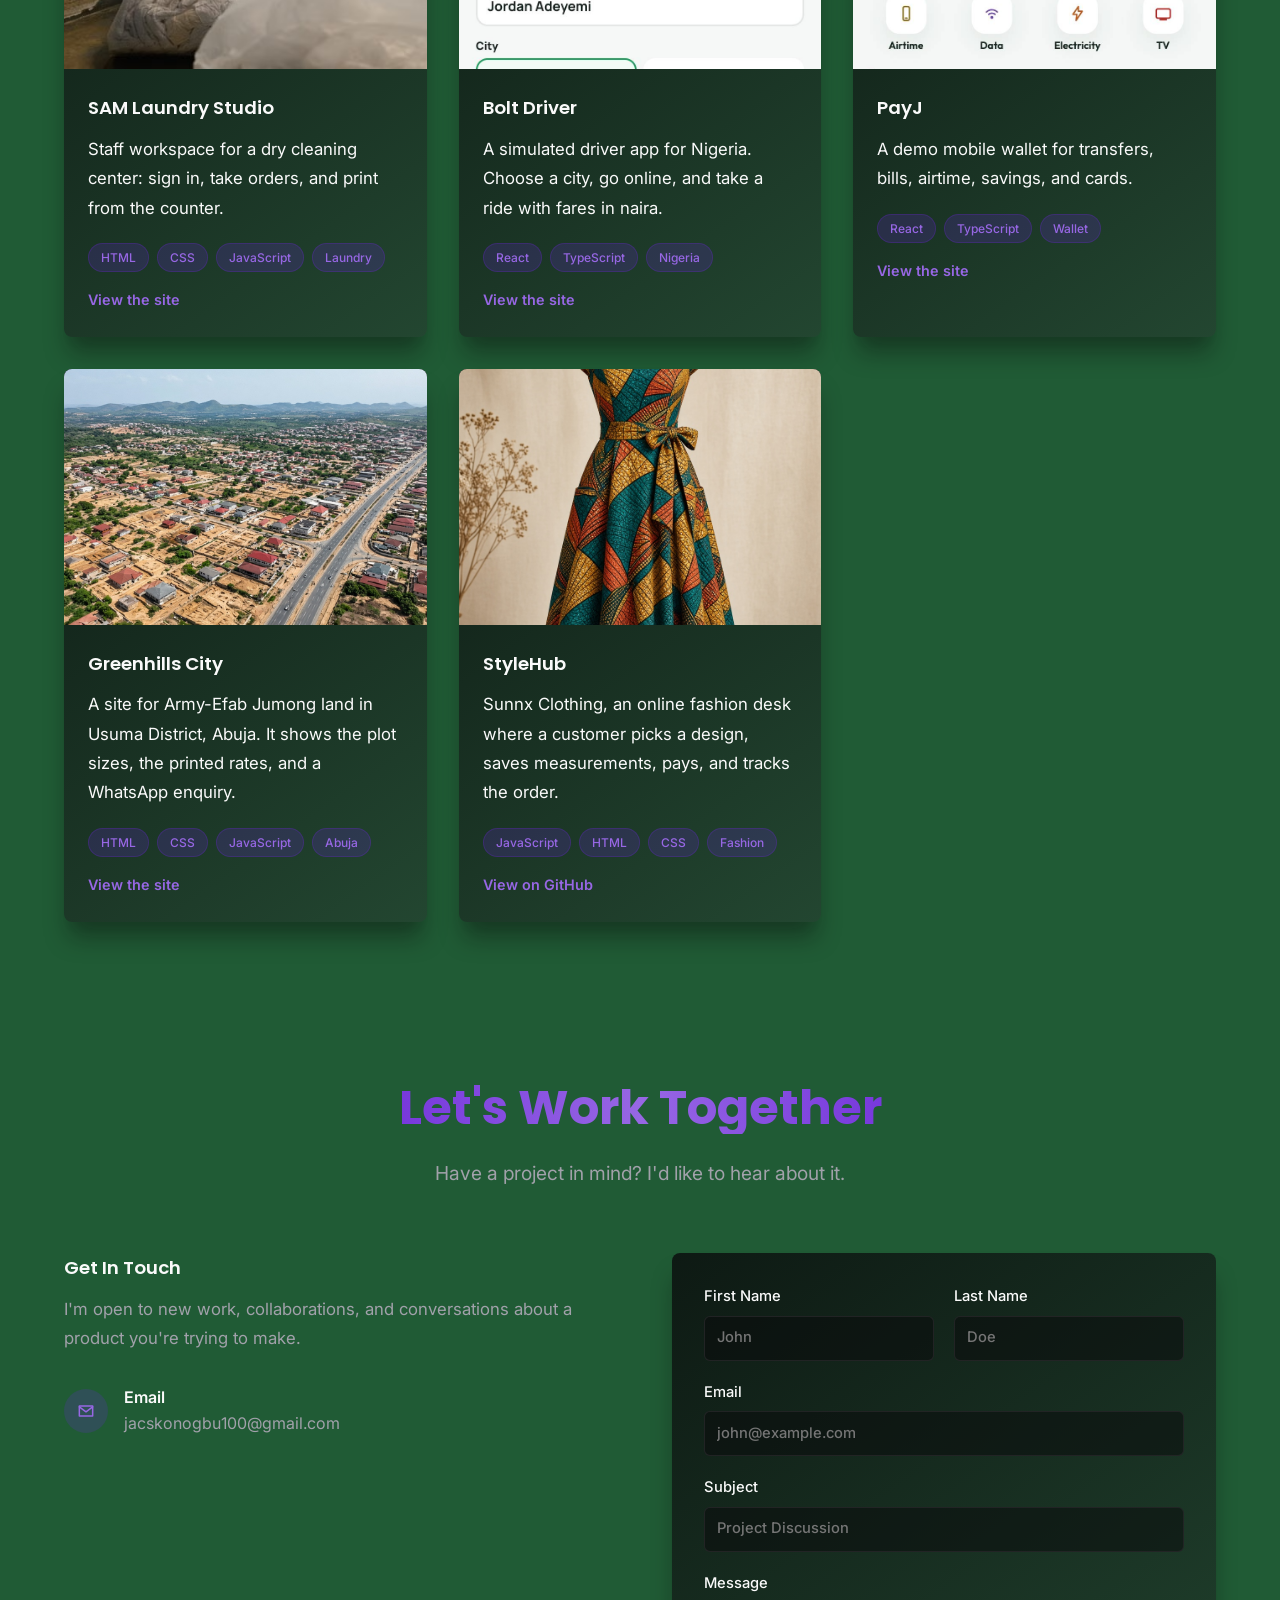
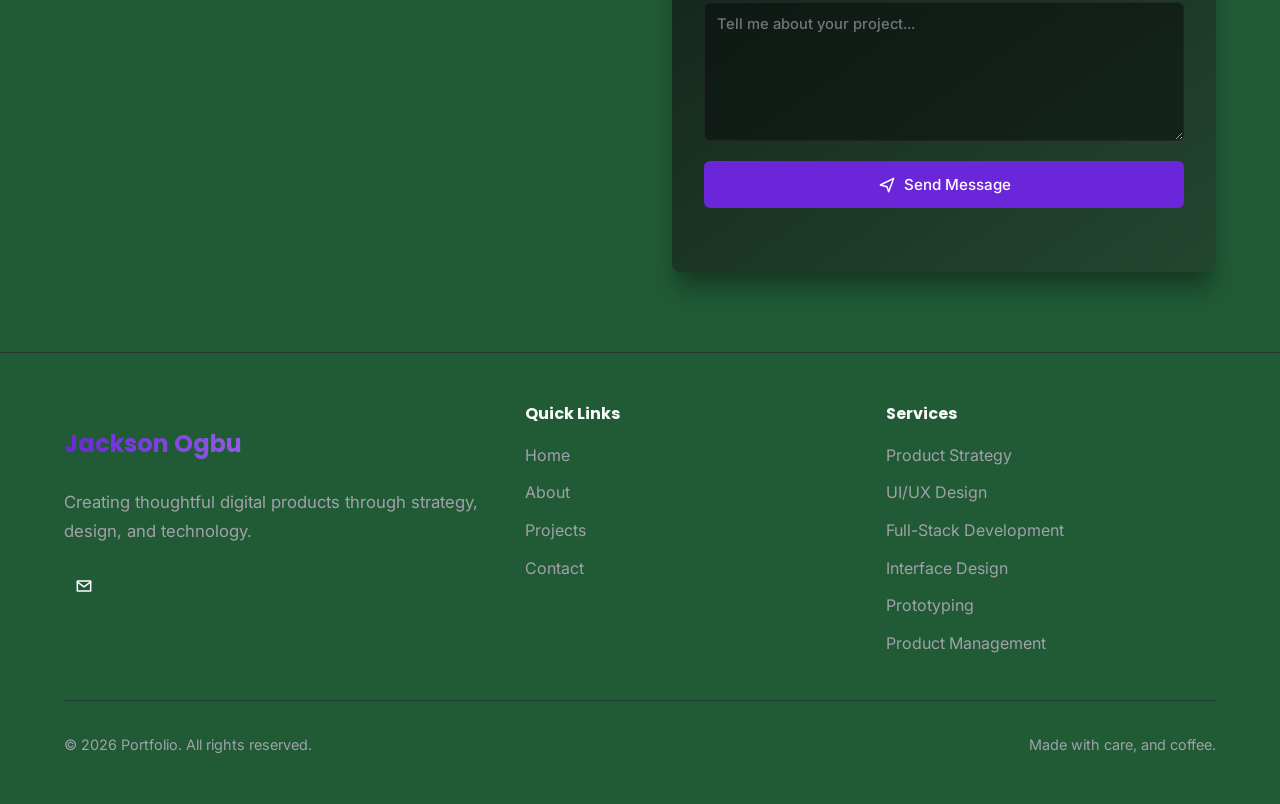
==== commit 6405f3bd: "Add Hearth real-time community platform for chat, voice, and moderation. Co-authored-by: Cursor <cur" ====
--- a/index.html
+++ b/index.html
@@ -23,6 +23,6 @@
   <body>
     <a class="skip" href="#about">Skip to content</a>
     <div id="app"></div>
-    <script src="content.js?v=15"></script>
+    <script src="content.js?v=17"></script>
   </body>
 </html>
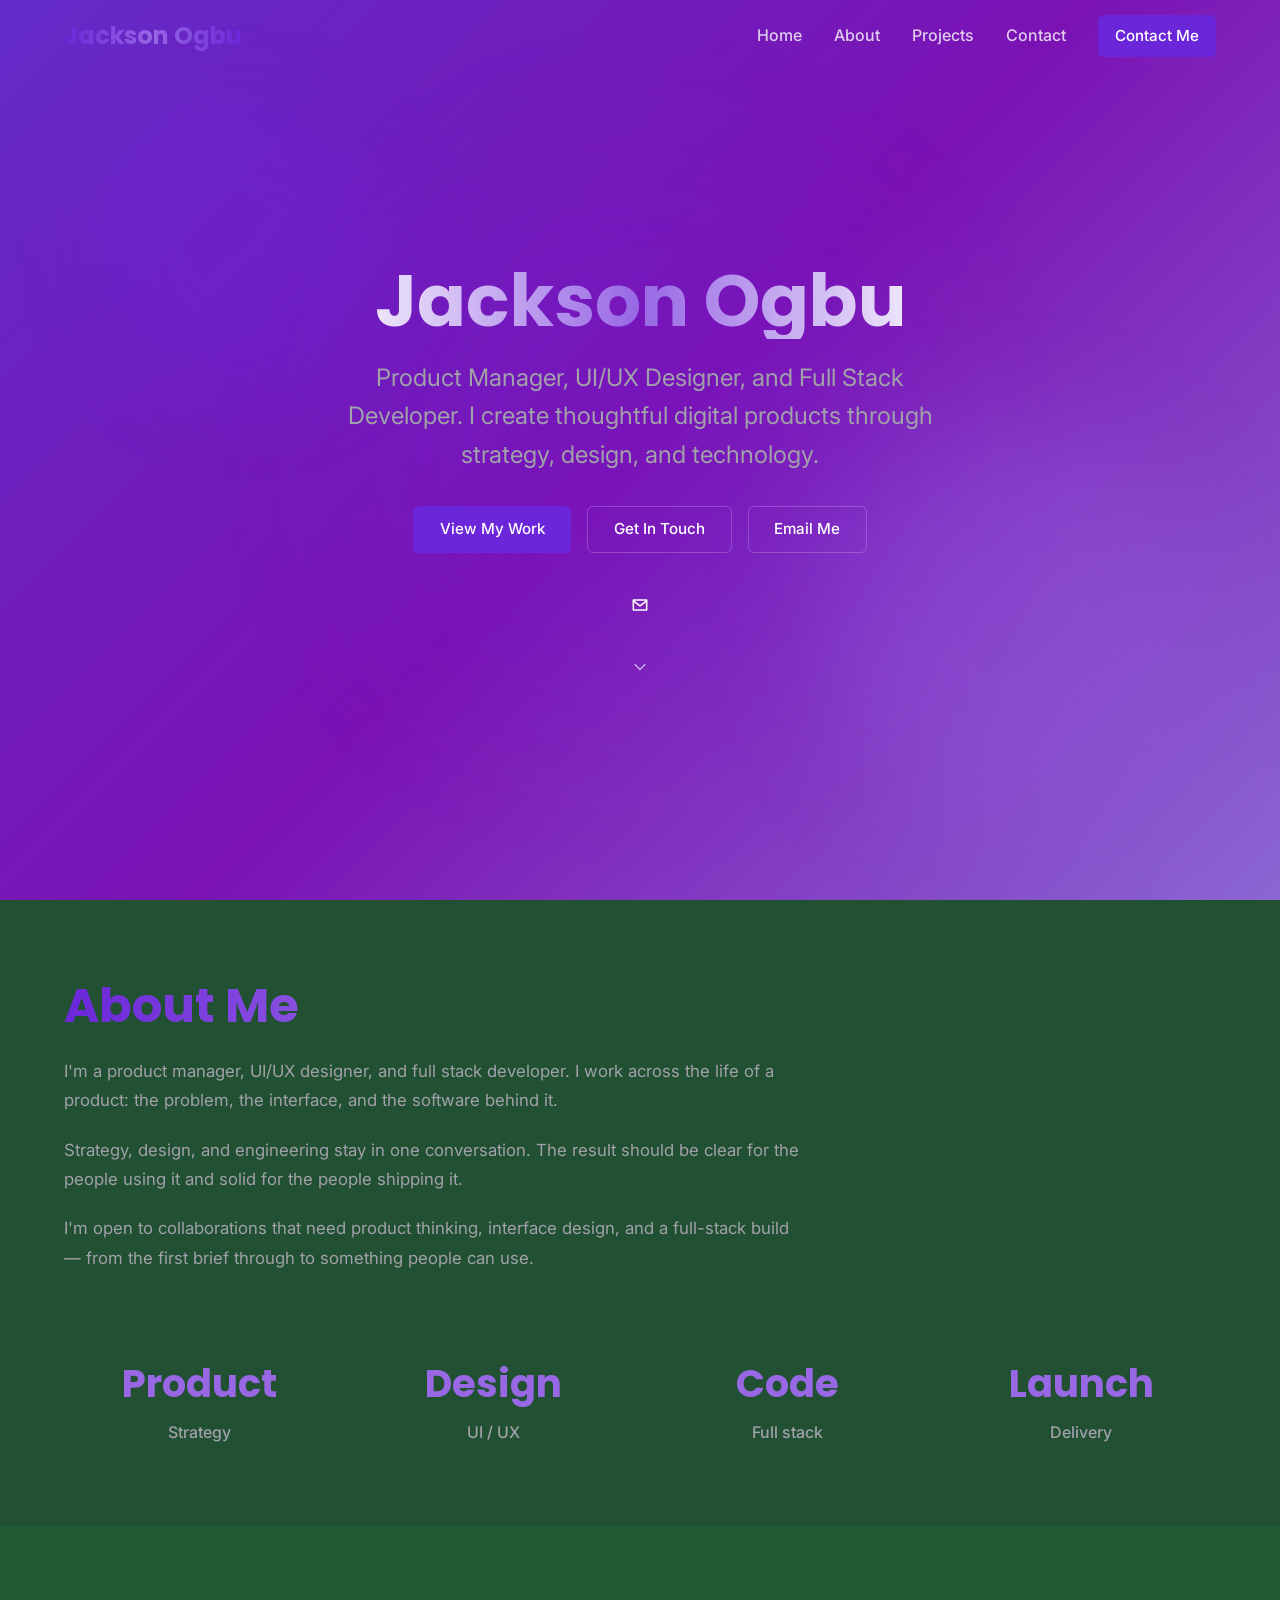
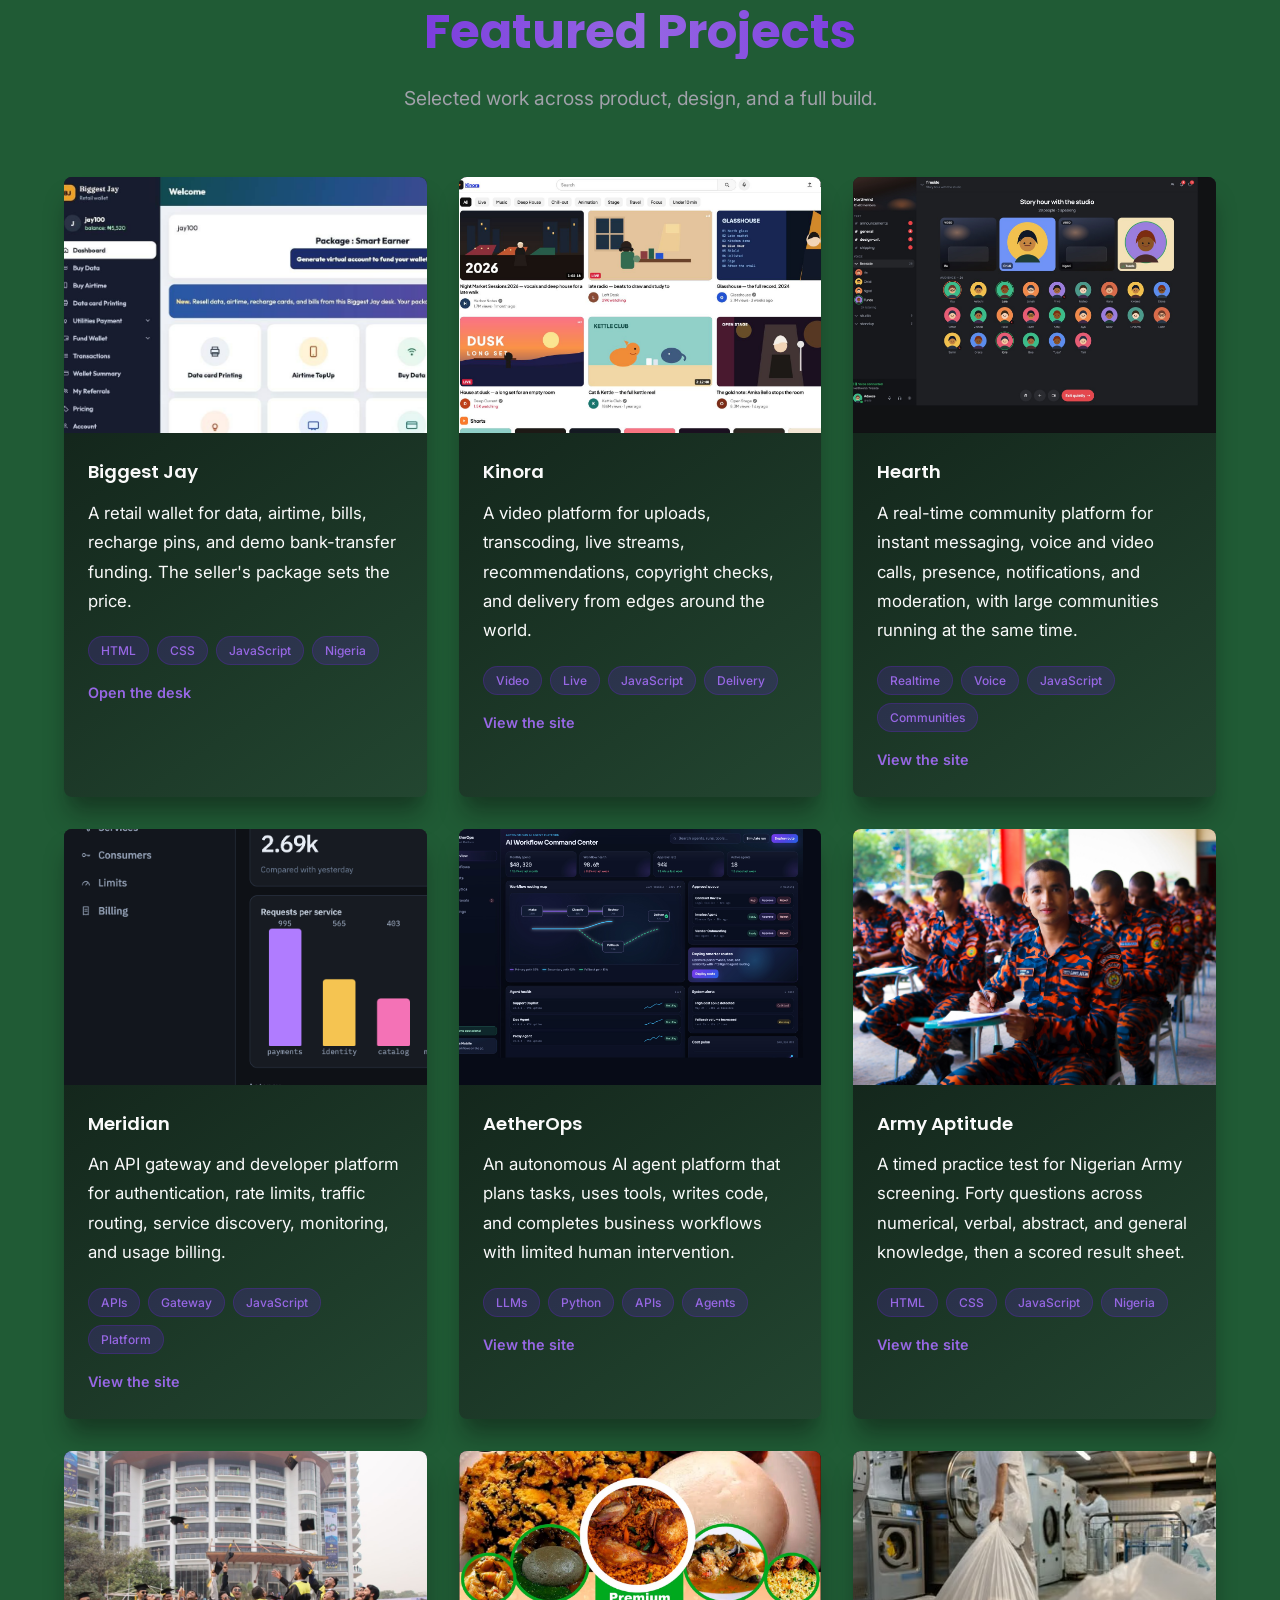
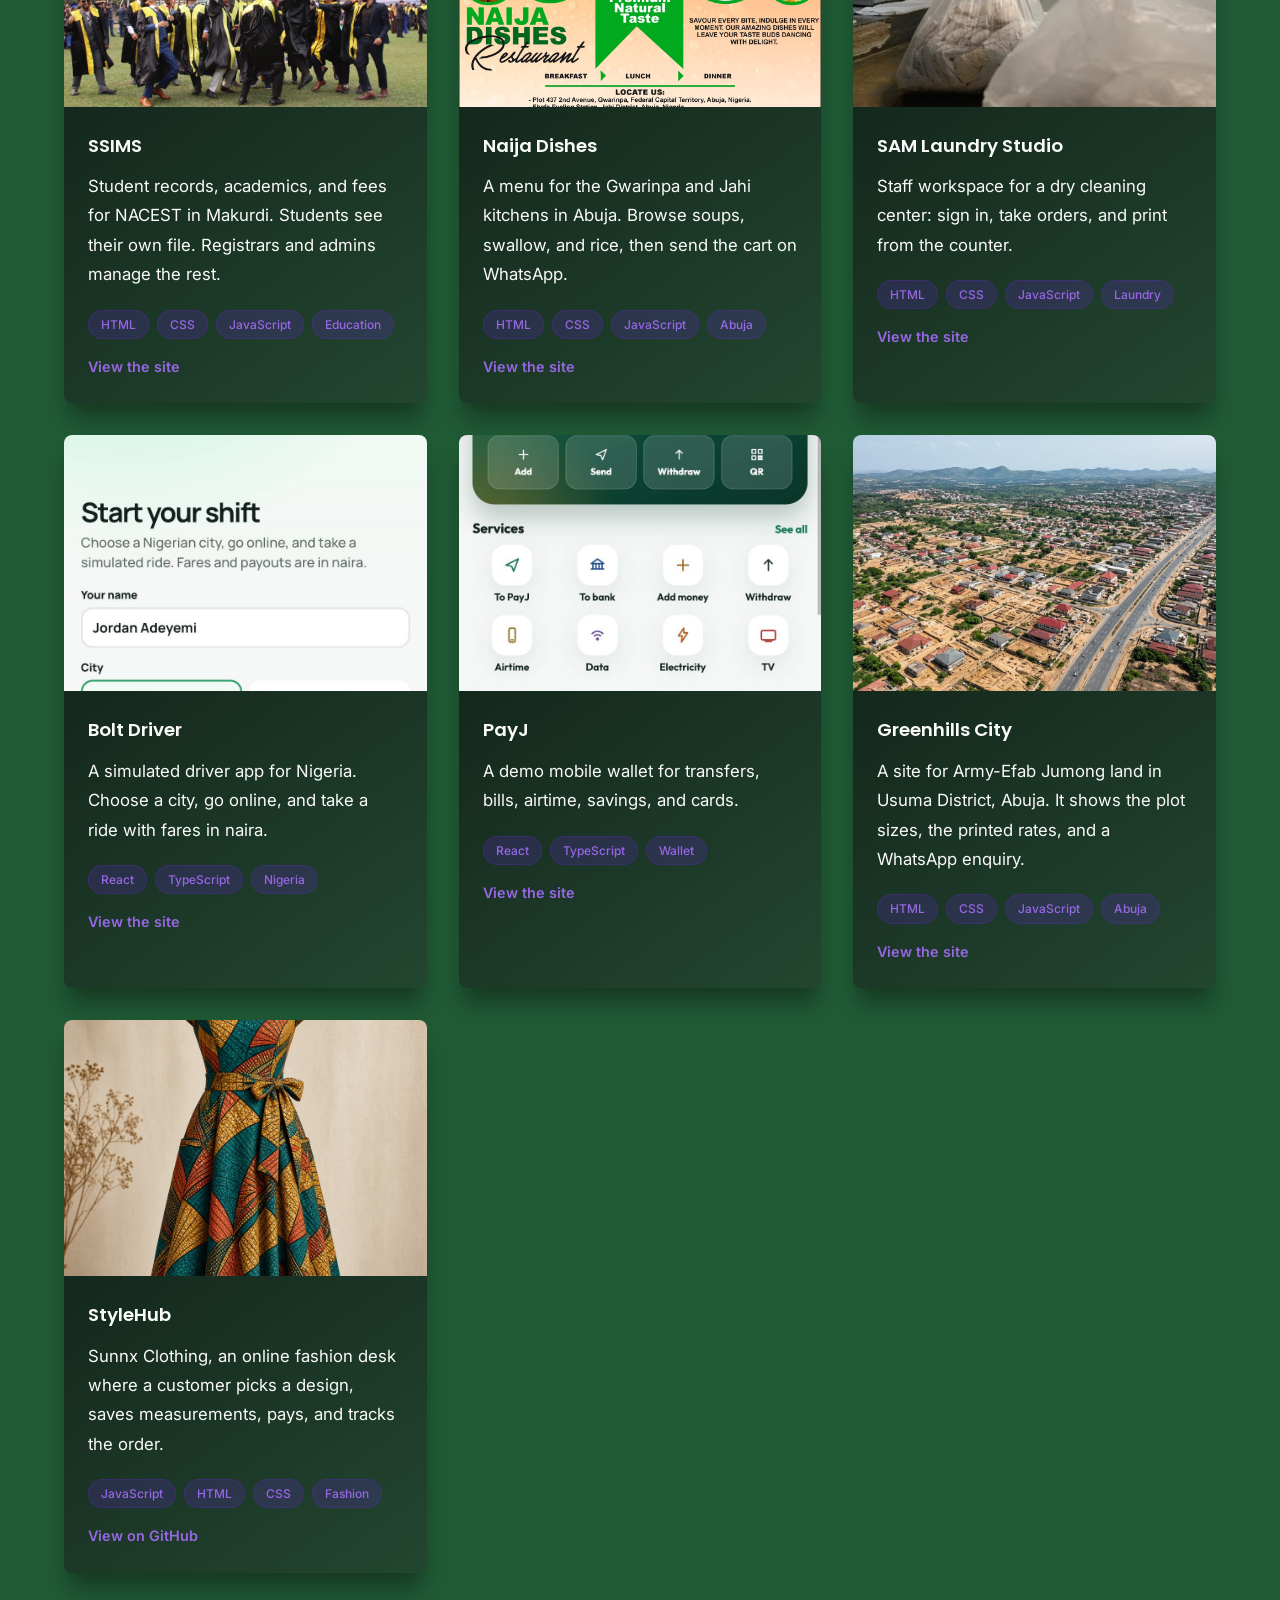
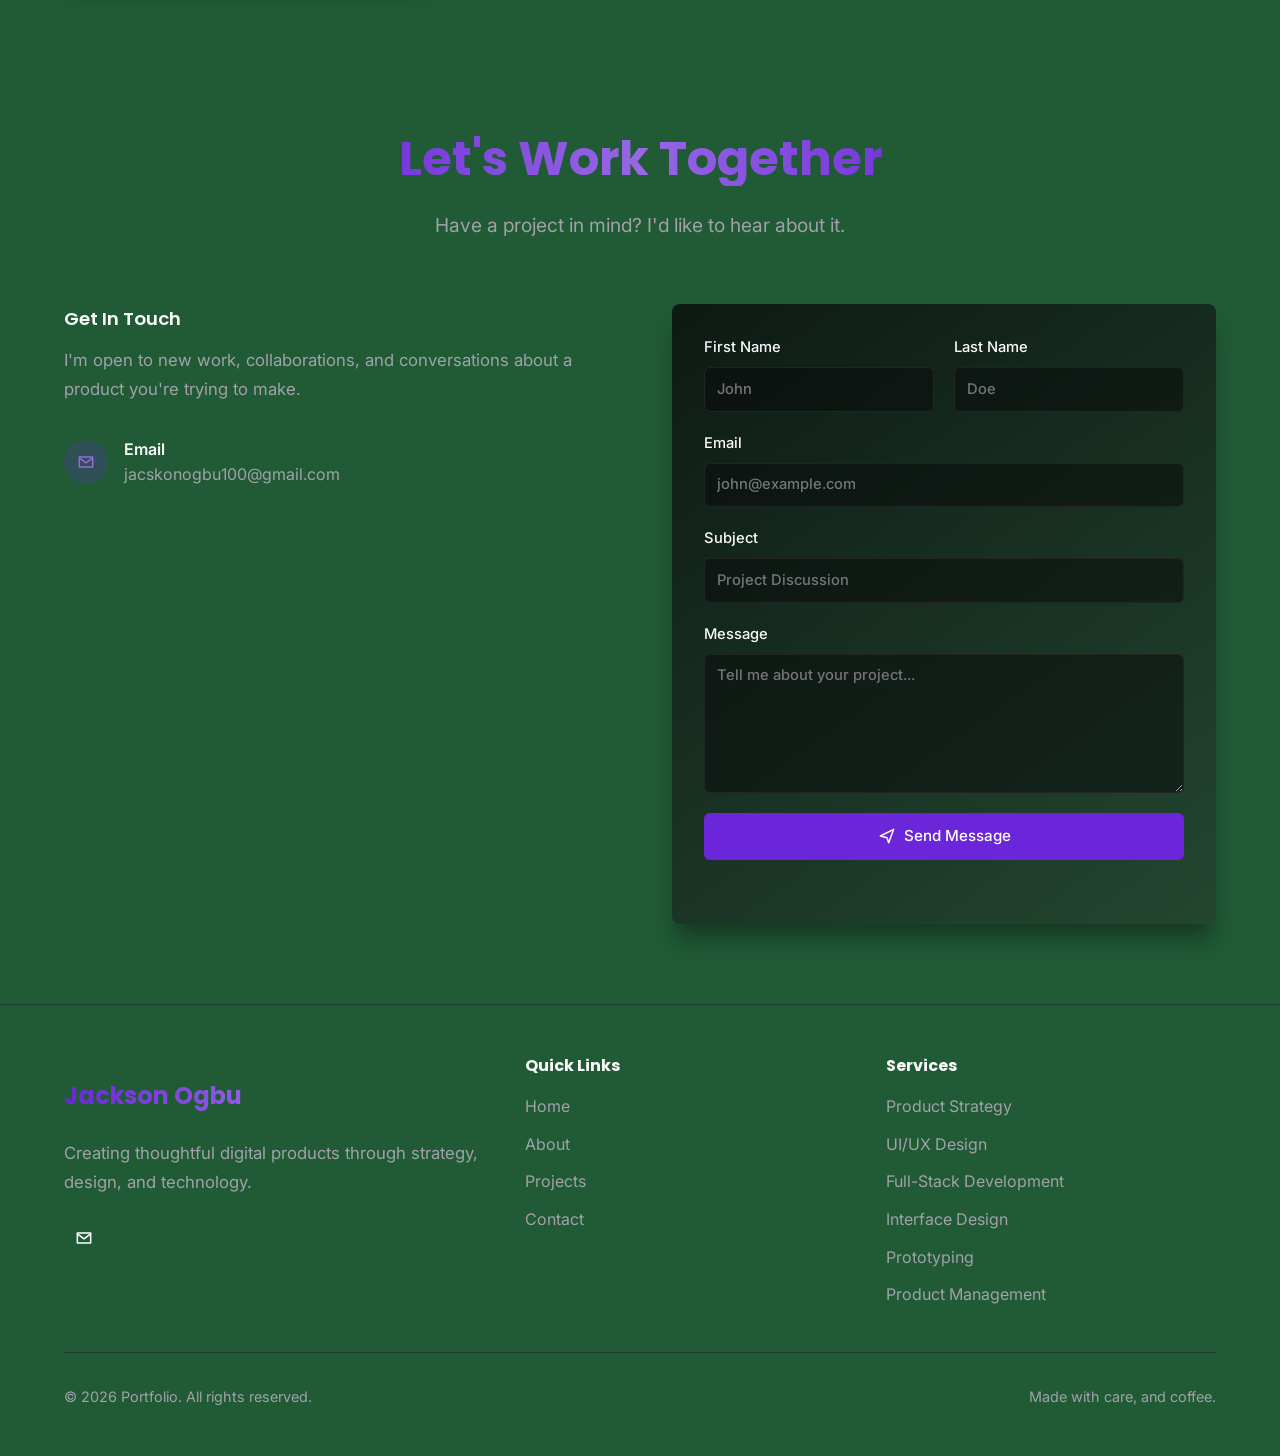
==== commit edde934f: "Add Biggest Jay and Kinora demos and point project links at index.html. Co-authored-by: Cursor <curs" ====
--- a/index.html
+++ b/index.html
@@ -23,6 +23,6 @@
   <body>
     <a class="skip" href="#about">Skip to content</a>
     <div id="app"></div>
-    <script src="content.js?v=17"></script>
+    <script src="content.js?v=18"></script>
   </body>
 </html>
